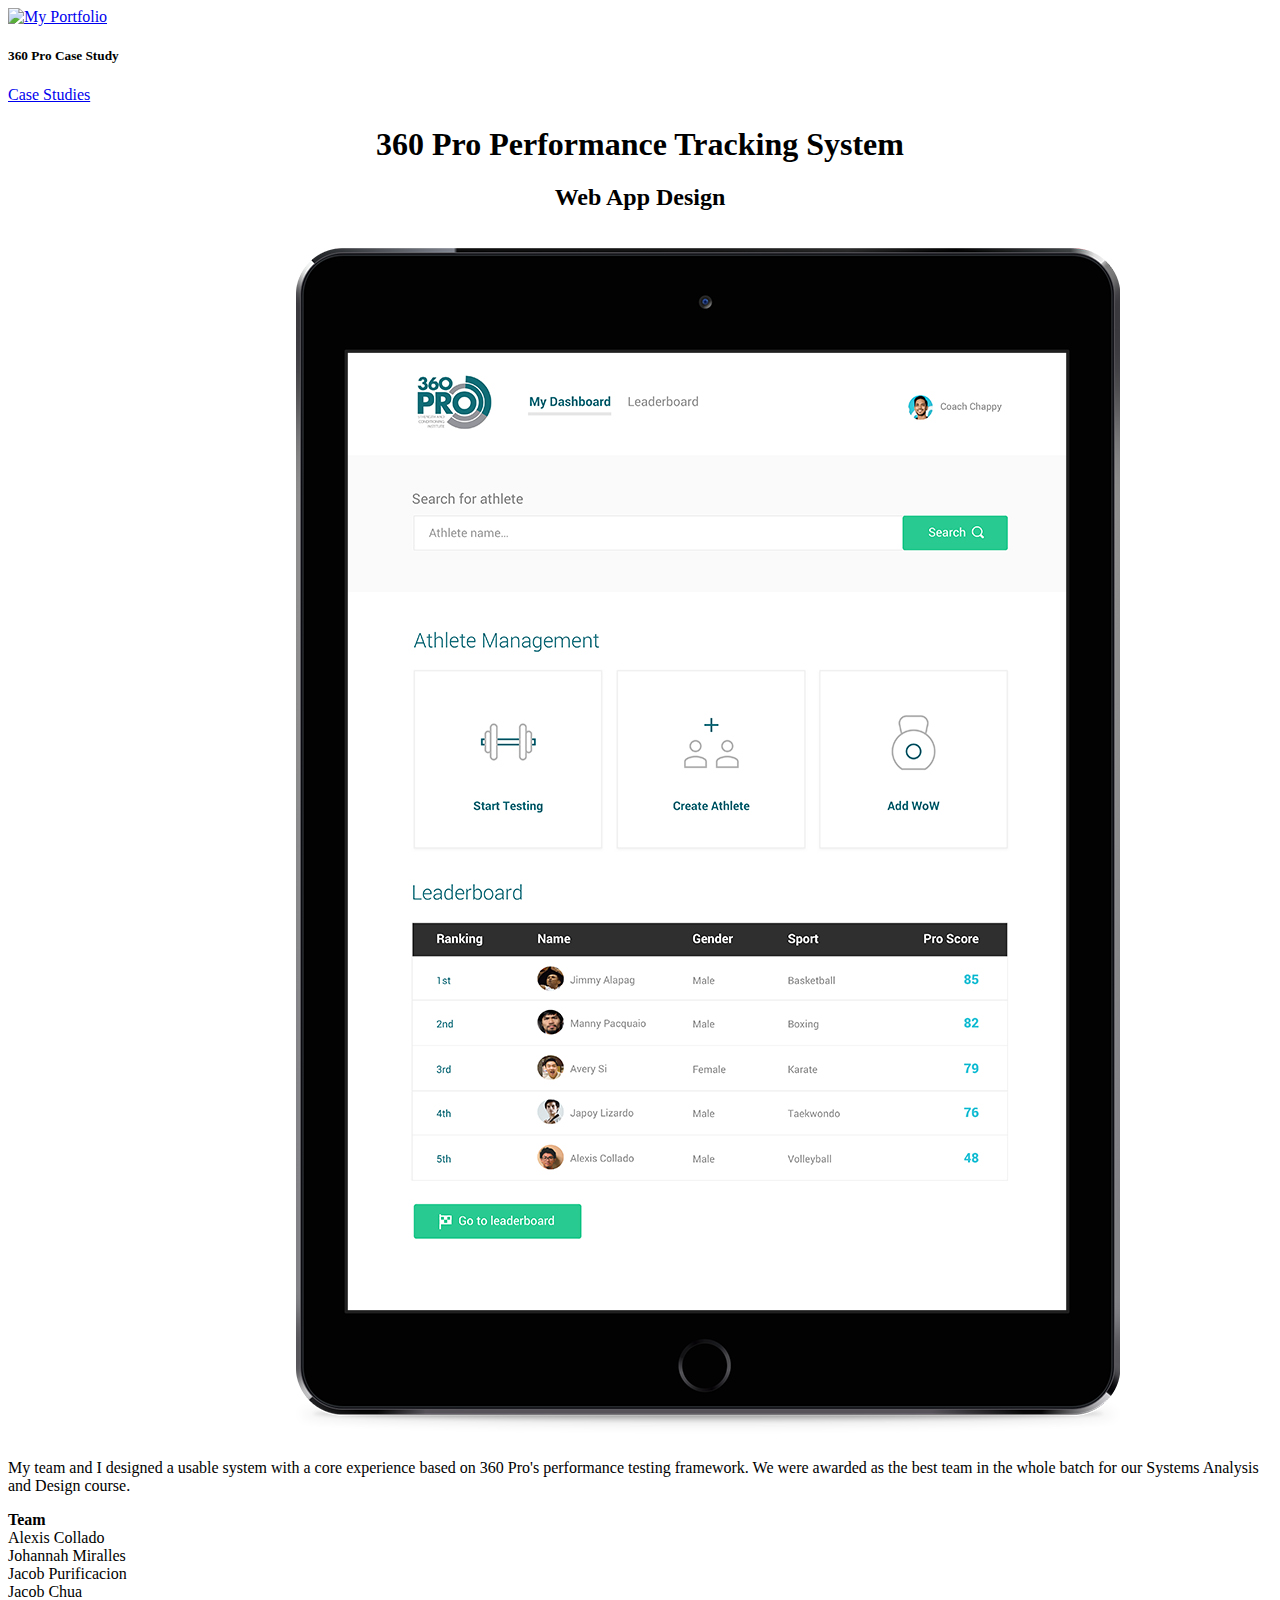
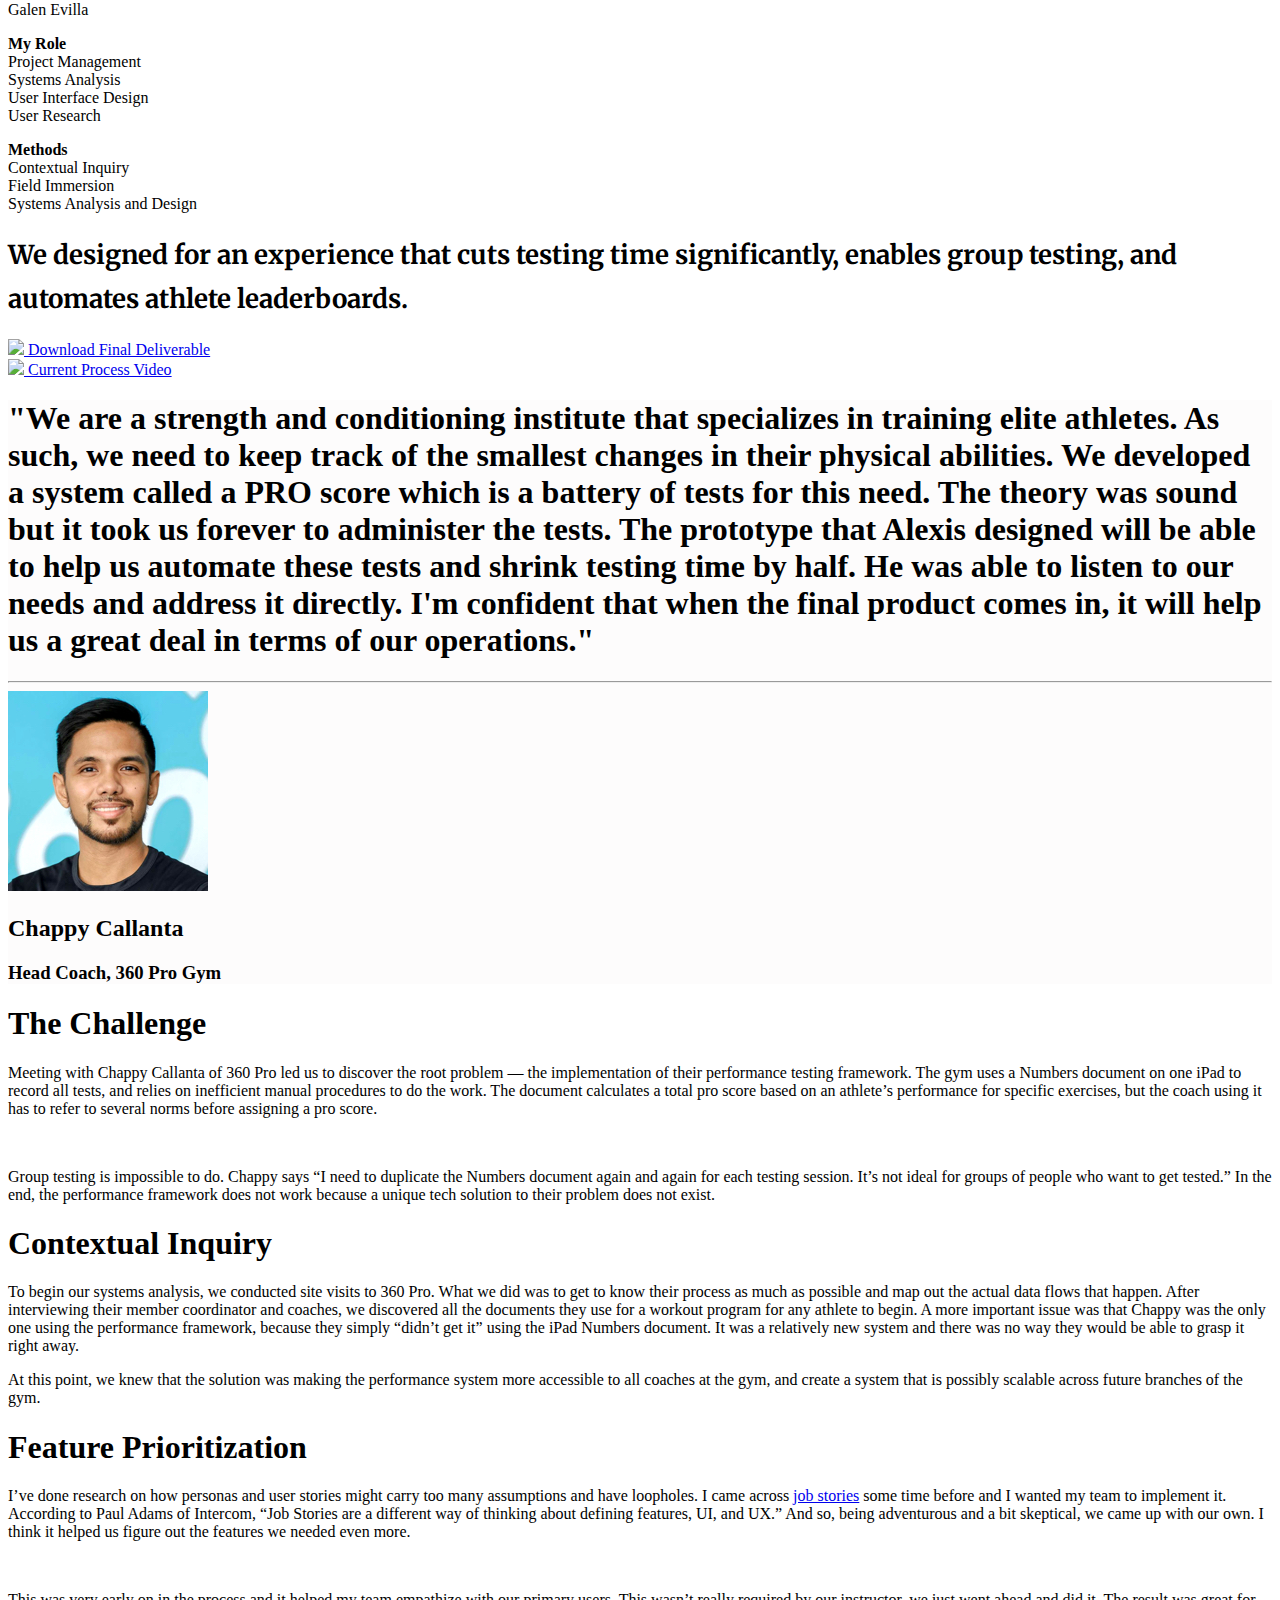
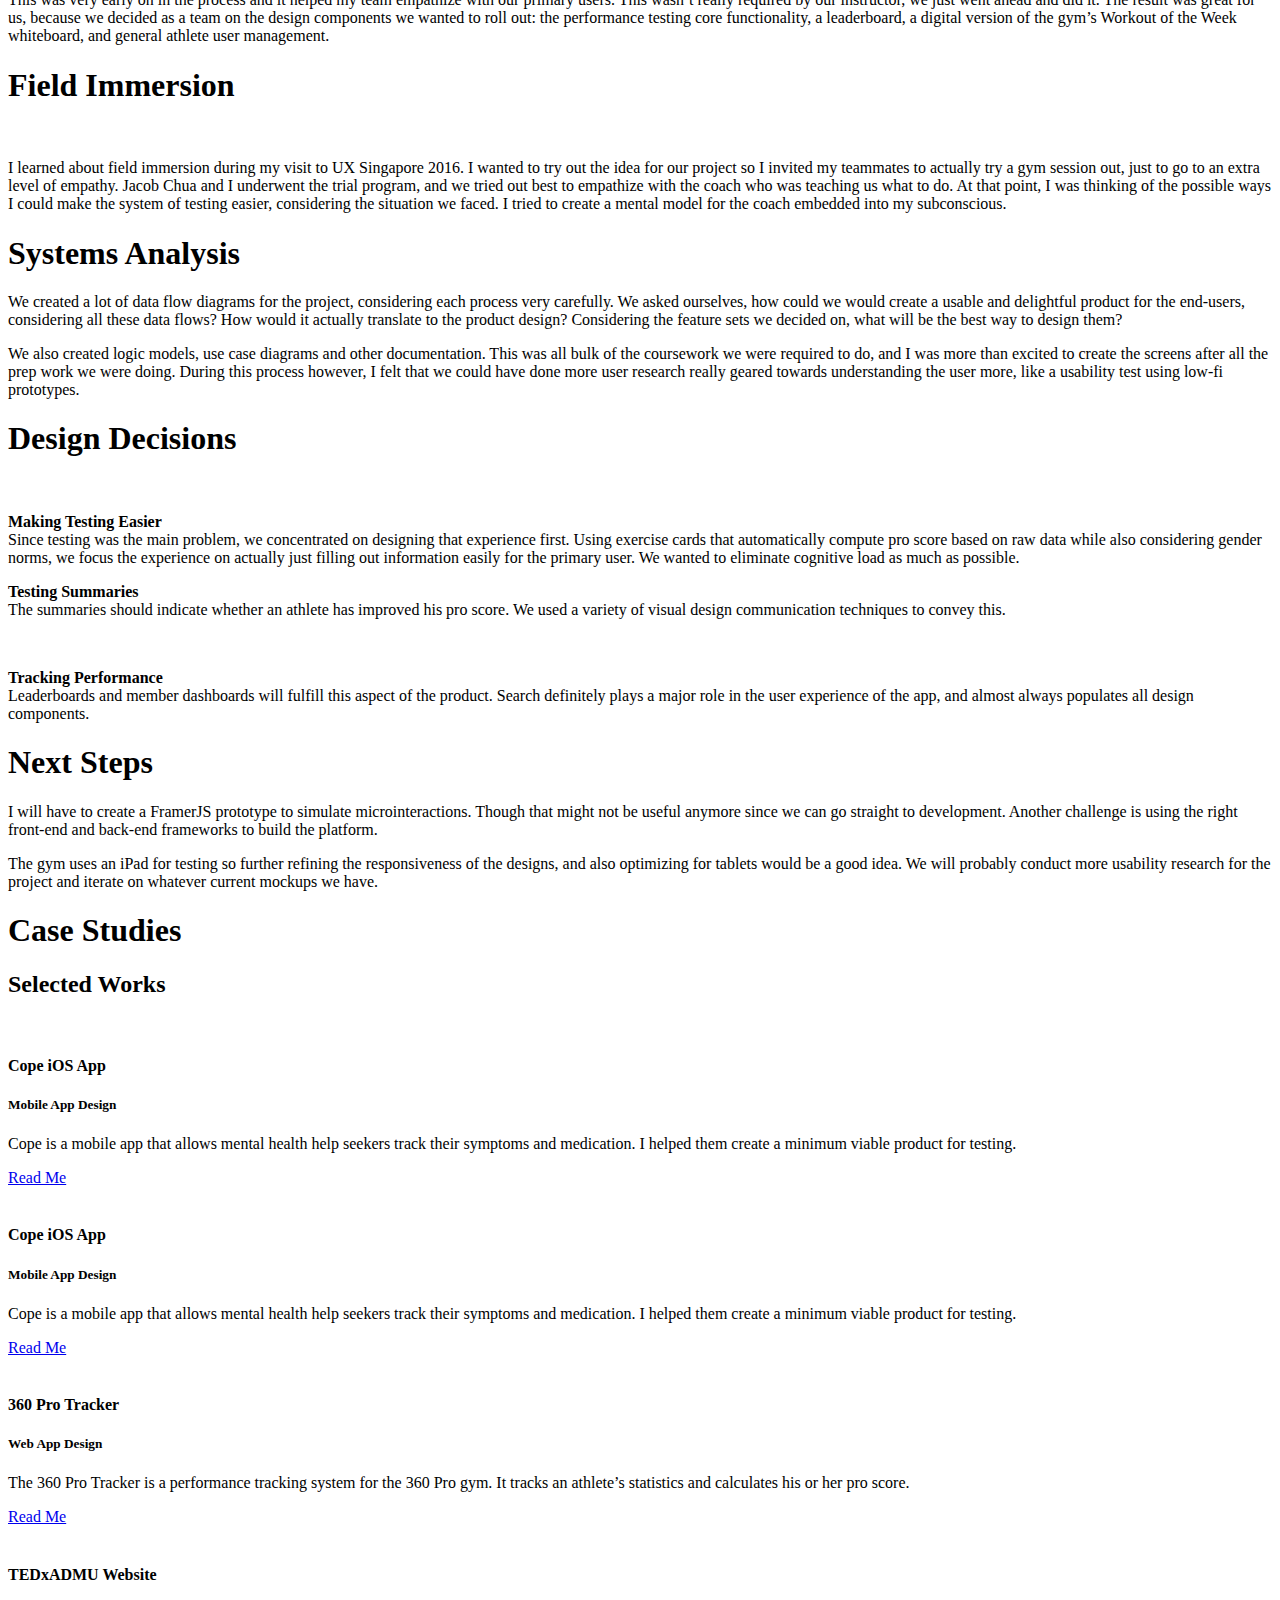
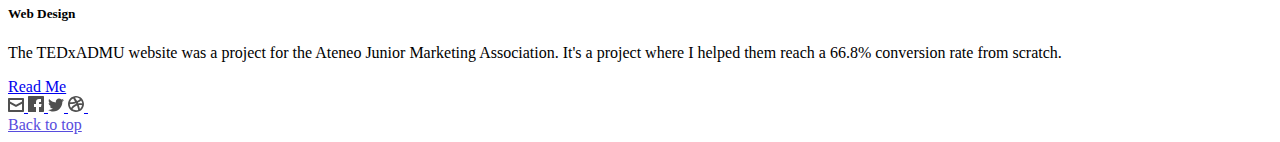
==== 360pro/index.html @ d147bcf8 "Test website" ====
<!DOCTYPE html>
<html lang="en-us">
    <head>
        <meta charset="UTF-8">
<meta http-equiv="X-UA-Compatible" content="ie=edge">
<title>360 Pro | Alexis Collado</title>
<meta name="viewport" content="width=device-width, initial-scale=1.0">
<meta name="theme-color" content="#574CDD">
<meta name="description" content="We designed for an experience that cuts testing time significantly, enables group testing, and automates athlete leaderboards.">
<meta property="og:description" content="We designed for an experience that cuts testing time significantly, enables group testing, and automates athlete leaderboards.">
<meta name="twitter:description" content="We designed for an experience that cuts testing time significantly, enables group testing, and automates athlete leaderboards.">
<meta property="og:image" content="360.jpg">
<meta name="twitter:image" content="360.jpg">
<link rel="icon" href="shiyue-li.github.ioimg/favicon.png" type="image/x-icon">
<link rel="shortcut icon" href="shiyue-li.github.ioimg/favicon.png" type="image/x-icon">
<link rel="stylesheet" href="shiyue-li.github.iocss/final.css">
<link rel="stylesheet" href="shiyue-li.github.iocss/normalize.css">
<link href="https://fonts.googleapis.com/css?family=Roboto:300,400,700" rel="stylesheet">
<link href="https://fonts.googleapis.com/css?family=Merriweather" rel="stylesheet">

    </head>
    <body>
        <nav class="main-navigation stuckMenu">
    <a href="shiyue-li.github.io">
        <img class="logo" src="shiyue-li.github.ioimg/logo.png" alt="My Portfolio">
    </a>
    <h5>360 Pro Case Study</h5>
    <div class="sub-navigation">
        <a href="shiyue-li.github.io" class="main-navigation-link" data-scroll-goto="2">Case Studies</a>
    </div>
</nav>
        <section>
    <div class="main-case-study">
        <h1 class="title" style="text-align: center;">360 Pro Performance Tracking System</h1>
        <h2 class="subtitle" style="text-align: center;">Web App Design</h2>
        <img src="img/featured-360.jpg" alt="">
        <p class="summary">My team and I designed a usable system with a core experience based on 360 Pro&#39;s performance testing framework. We were awarded as the best team in the whole batch for our Systems Analysis and Design course.</p>
        <div class="case-details">
            <div class="case-details-item">
                <p><strong>Team</strong>
                    
                    <br>Alexis Collado
                    
                    <br>Johannah Miralles
                    
                    <br>Jacob Purificacion
                    
                    <br>Jacob Chua
                    
                    <br>Galen Evilla
                    
                </p>
            </div>
            <div class="case-details-item">
                <p><strong>My Role</strong>
                    
                    <br>Project Management
                    
                    <br>Systems Analysis
                    
                    <br>User Interface Design
                    
                    <br>User Research
                    
                </p>
            </div>
            <div class="case-details-item">
                <p><strong>Methods</strong>
                    
                    <br>Contextual Inquiry
                    
                    <br>Field Immersion
                    
                    <br>Systems Analysis and Design
                    
                </p>
            </div>
        </div>
        <h1 style="color: black; font-family: merriweather; font-size: 26px; line-height: 1.7em; margin-top: 20px;">We designed for an experience that cuts testing time significantly, enables group testing, and automates athlete leaderboards.</h1>
        <div class="case-links">
            
            
            <div class="link-div">
                <a href="SAD_FinalDeliverable.pdf" target="blank" class="case-detail-link">
                    
                    <img style="top:1.8px;" src="shiyue-li.github.iosvg/download.svg">
                    
                    Download Final Deliverable
                </a>
            </div>
            
            <div class="link-div">
                <a href="https://drive.google.com/file/d/0Bxn4bwjLduRhLS1KVGt6NUkyZDg/view" target="blank" class="case-detail-link">
                    
                    <img src="shiyue-li.github.iosvg/eyeball.svg">
                    
                    Current Process Video
                </a>
            </div>
            
        </div>
    </div>
</section>
        <section class="testimonial" style="background:#fdfcfc;">
    <div class="results-content">
        <h1>"We are a strength and conditioning institute that specializes in training elite athletes. As such, we need to keep track of the smallest changes in their physical abilities. We developed a system called a PRO score which is a battery of tests for this need. The theory was sound but it took us forever to administer the tests. The prototype that Alexis designed will be able to help us automate these tests and shrink testing time by half. He was able to listen to our needs and address it directly. I&#39;m confident that when the final product comes in, it will help us a great deal in terms of our operations."</h1>
        <hr>
        <img src="img/chappy.jpg" alt="">
        <h2>Chappy Callanta</h2>
        <h3>Head Coach, 360 Pro Gym</h3>
    </div>
</section>

        <section>
            <div class="content-case-study">
                

<h1 id="the-challenge">The Challenge</h1>

<p>Meeting with Chappy Callanta of 360 Pro led us to discover the root problem — the implementation of their performance testing framework. The gym uses a Numbers document on one iPad to record all tests, and relies on inefficient manual procedures to do the work. The document calculates a total pro score based on an athlete&rsquo;s performance for specific exercises, but the coach using it has to refer to several norms before assigning a pro score.</p>

<p><img src="//localhost:1313/360pro/img/dfd.png" alt="" /></p>

<p>Group testing is impossible to do. Chappy says &ldquo;I need to duplicate the Numbers document again and again for each testing session. It&rsquo;s not ideal for groups of people who want to get tested.&rdquo; In the end, the performance framework does not work because a unique tech solution to their problem does not exist.</p>

<h1 id="contextual-inquiry">Contextual Inquiry</h1>

<p>To begin our systems analysis, we conducted site visits to 360 Pro. What we did was to get to know their process as much as possible and map out the actual data flows that happen. After interviewing their member coordinator and coaches, we discovered all the documents they use for a workout program for any athlete to begin. A more important issue was that Chappy was the only one using the performance framework, because they simply &ldquo;didn&rsquo;t get it&rdquo; using the iPad Numbers document. It was a relatively new system and there was no way they would be able to grasp it right away.</p>

<p>At this point, we knew that the solution was making the performance system more accessible to all coaches at the gym, and create a system that is possibly scalable across future branches of the gym.</p>

<h1 id="feature-prioritization">Feature Prioritization</h1>

<p>I&rsquo;ve done research on how personas and user stories might carry too many assumptions and have loopholes. I came across <a href="https://blog.intercom.com/using-job-stories-design-features-ui-ux/">job stories</a>
some time before and I wanted my team to implement it. According to Paul Adams of Intercom, &ldquo;Job Stories are a different way of thinking about defining features, UI, and UX.&rdquo; And so, being adventurous and a bit skeptical, we came up with our own. I think it helped us figure out the features we needed even more.</p>

<p><img src="//localhost:1313/360pro/img/jobstories.jpg" alt="" /></p>

<p>This was very early on in the process and it helped my team empathize with our primary users. This wasn&rsquo;t really required by our instructor, we just went ahead and did it. The result was great for us, because we decided as a team on the design components we wanted to roll out: the performance testing core functionality, a leaderboard, a digital version of the gym&rsquo;s Workout of the Week whiteboard, and general athlete user management.</p>

<h1 id="field-immersion">Field Immersion</h1>

<p><img src="//localhost:1313/360pro/img/field.jpg" alt="" /></p>

<p>I learned about field immersion during my visit to UX Singapore 2016. I wanted to try out the idea for our project so I invited my teammates to actually try a gym session out, just to go to an extra level of empathy. Jacob Chua and I underwent the trial program, and we tried out best to empathize with the coach who was teaching us what to do. At that point, I was thinking of the possible ways I could make the system of testing easier, considering the situation we faced. I tried to create a mental model for the coach embedded into my subconscious.</p>

<h1 id="systems-analysis">Systems Analysis</h1>

<p>We created a lot of data flow diagrams for the project, considering each process very carefully. We asked ourselves, how could we would create a usable and delightful product for the end-users, considering all these data flows? How would it actually translate to the product design? Considering the feature sets we decided on, what will be the best way to design them?</p>

<p>We also created logic models, use case diagrams and other documentation. This was all bulk of the coursework we were required to do, and I was more than excited to create the screens after all the prep work we were doing. During this process however, I felt that we could have done more user research really geared towards understanding the user more, like a usability test using low-fi prototypes.</p>

<h1 id="design-decisions">Design Decisions</h1>

<p><img src="//localhost:1313/360pro/img/testing.png" alt="" /></p>

<p><strong>Making Testing Easier</strong>
<br>Since testing was the main problem, we concentrated on designing that experience first. Using exercise cards that automatically compute pro score based on raw data while also considering gender norms, we focus the experience on actually just filling out information easily for the primary user. We wanted to eliminate cognitive load as much as possible.</p>

<p><strong>Testing Summaries</strong>
<br>The summaries should indicate whether an athlete has improved his pro score. We used a variety of visual design communication techniques to convey this.</p>

<p><img src="//localhost:1313/360pro/img/starttest.png" alt="" /></p>

<p><strong>Tracking Performance</strong>
<br>Leaderboards and member dashboards will fulfill this aspect of the product. Search definitely plays a major role in the user experience of the app, and almost always populates all design components.</p>

<h1 id="next-steps">Next Steps</h1>

<p>I will have to create a FramerJS prototype to simulate microinteractions. Though that might not be useful anymore since we can go straight to development. Another challenge is using the right front-end and back-end frameworks to build the platform.</p>

<p>The gym uses an iPad for testing so further refining the responsiveness of the designs, and also optimizing for tablets would be a good idea. We will probably conduct more usability research for the project and iterate on whatever current mockups we have.</p>

            </div>
        </section>

        
        <section data-scroll-index="2">
    <div class="case-studies">
        <div class="header">
            <h1 class="title">Case Studies</h1>
            <h2 class="subtitle">Selected Works</h2>
        </div>
        <div class="case-studies-wrapper">
            
            
            <div class="case-study-item">
                <a href="shiyue-li.github.io/my-post/"><img src="shiyue-li.github.ioimg/cope.jpg" alt=""></a>
                <h4>Cope iOS App</h4>
                <h5>Mobile App Design</h5>
                <p>Cope is a mobile app that allows mental health help seekers track their symptoms and medication. I helped them create a minimum viable product for testing.</p>
                <a href="shiyue-li.github.io/my-post/" class="read-more">Read Me</a>
            </div>
            
            <div class="case-study-item">
                <a href="shiyue-li.github.io/cope/"><img src="shiyue-li.github.ioimg/cope.jpg" alt=""></a>
                <h4>Cope iOS App</h4>
                <h5>Mobile App Design</h5>
                <p>Cope is a mobile app that allows mental health help seekers track their symptoms and medication. I helped them create a minimum viable product for testing.</p>
                <a href="shiyue-li.github.io/cope/" class="read-more">Read Me</a>
            </div>
            
            <div class="case-study-item">
                <a href="shiyue-li.github.io/360pro/"><img src="shiyue-li.github.ioimg/360.jpg" alt=""></a>
                <h4>360 Pro Tracker</h4>
                <h5>Web App Design</h5>
                <p>The 360 Pro Tracker is a performance tracking system for the 360 Pro gym. It tracks an athlete’s statistics and calculates his or her pro score.</p>
                <a href="shiyue-li.github.io/360pro/" class="read-more">Read Me</a>
            </div>
            
            <div class="case-study-item">
                <a href="shiyue-li.github.io/tedx/"><img src="shiyue-li.github.ioimg/tedx.jpg" alt=""></a>
                <h4>TEDxADMU Website</h4>
                <h5>Web Design</h5>
                <p>The TEDxADMU website was a project for the Ateneo Junior Marketing Association. It&#39;s a project where I helped them reach a 66.8% conversion rate from scratch.</p>
                <a href="shiyue-li.github.io/tedx/" class="read-more">Read Me</a>
            </div>
            
        </div>
    </div>
</section>

        

        
        <footer>
    <div class="icons">
        
        <a href="mailto:shiyue.li@yale.edu">
            <svg width="16px" height="14px" viewBox="0 0 16 14" version="1.1" xmlns="http://www.w3.org/2000/svg" xlink="http://www.w3.org/1999/xlink">
                
                <title>ui-16px-1_email-84</title>
                <desc>Created with Sketch.</desc>
                <defs></defs>
                <g id="Portfolio" stroke="none" stroke-width="1" fill="none" fill-rule="evenodd">
                    <g transform="translate(-94.000000, -336.000000)" id="Group" fill="#505050">
                        <g transform="translate(94.000000, 335.000000)">
                            <g id="ui-16px-1_email-84" transform="translate(0.000000, 1.000000)">
                                <path d="M15,0 L1,0 C0.448,0 0,0.447 0,1 L0,13 C0,13.553 0.448,14 1,14 L15,14 C15.552,14 16,13.553 16,13 L16,1 C16,0.447 15.552,0 15,0 Z M14,12 L2,12 L2,5.723 L7.504,8.868 C7.812,9.044 8.189,9.044 8.496,8.868 L14,5.723 L14,12 Z M14,3.42 L8,6.849 L2,3.42 L2,2 L14,2 L14,3.42 Z" id="Shape"></path>
                            </g>
                        </g>
                    </g>
                </g>
            </svg>
        </a>
        
        
        <a href="https://facebook.com/lex.collado" target="blank">
            <svg width="16px" height="16px" viewBox="0 0 16 16" version="1.1" xmlns="http://www.w3.org/2000/svg" xlink="http://www.w3.org/1999/xlink">
                
                <title>social-16px_logo-facebook</title>
                <desc>Created with Sketch.</desc>
                <defs></defs>
                <g id="Portfolio" stroke="none" stroke-width="1" fill="none" fill-rule="evenodd">
                    <g transform="translate(-131.000000, -335.000000)" id="Group" fill="#505050">
                        <g transform="translate(94.000000, 335.000000)">
                            <g id="social-16px_logo-facebook" transform="translate(37.000000, 0.000000)">
                                <path d="M15.3,0 L0.7,0 C0.3,0 0,0.3 0,0.7 L0,15.4 C0,15.7 0.3,16 0.7,16 L8,16 L8,11 L6,11 L6,8 L8,8 L8,6 C8,3.9 9.2,3 11,3 L13,3 L13,6 L12,6 C11.4,6 11,6.4 11,7 L11,8 L13.6,8 L13,11 L11,11 L11,16 L15.3,16 C15.7,16 16,15.7 16,15.3 L16,0.7 C16,0.3 15.7,0 15.3,0 Z" id="White_2_"></path>
                            </g>
                        </g>
                    </g>
                </g>
            </svg>
        </a>
        
        
        <a href="https://twitter.com/lexiscollado" target="blank">
            <svg width="16px" height="14px" viewBox="0 0 16 14" version="1.1" xmlns="http://www.w3.org/2000/svg" xlink="http://www.w3.org/1999/xlink">
                
                <title>social-16px_logo-twitter</title>
                <desc>Created with Sketch.</desc>
                <defs></defs>
                <g id="Portfolio" stroke="none" stroke-width="1" fill="none" fill-rule="evenodd">
                    <g transform="translate(-169.000000, -336.000000)" id="Group" fill="#505050">
                        <g transform="translate(94.000000, 335.000000)">
                            <g id="social-16px_logo-twitter" transform="translate(75.000000, 1.000000)">
                                <path d="M16,2 C15.4,2.3 14.8,2.4 14.1,2.5 C14.8,2.1 15.3,1.5 15.5,0.7 C14.9,1.1 14.2,1.3 13.4,1.5 C12.8,0.9 11.9,0.5 11,0.5 C9.3,0.5 7.8,2 7.8,3.8 C7.8,4.1 7.8,4.3 7.9,4.5 C5.2,4.4 2.7,3.1 1.1,1.1 C0.8,1.6 0.7,2.1 0.7,2.8 C0.7,3.9 1.3,4.9 2.2,5.5 C1.7,5.5 1.2,5.3 0.7,5.1 L0.7,5.1 C0.7,6.7 1.8,8 3.3,8.3 C3,8.4 2.7,8.4 2.4,8.4 C2.2,8.4 2,8.4 1.8,8.3 C2.2,9.6 3.4,10.6 4.9,10.6 C3.8,11.5 2.4,12 0.8,12 L0,12 C1.5,12.9 3.2,13.5 5,13.5 C11,13.5 14.3,8.5 14.3,4.2 L14.3,3.8 C15,3.3 15.6,2.7 16,2 Z" id="Shape"></path>
                            </g>
                        </g>
                    </g>
                </g>
            </svg>
        </a>
        
        
        <a href="https://dribbble.com/alexiscollado" target="blank">
            <svg width="16px" height="16px" viewBox="0 0 16 16" version="1.1" xmlns="http://www.w3.org/2000/svg" xlink="http://www.w3.org/1999/xlink">
                
                <title>social-16px_logo-dribbble</title>
                <desc>Created with Sketch.</desc>
                <defs></defs>
                <g id="Portfolio" stroke="none" stroke-width="1" fill="none" fill-rule="evenodd">
                    <g transform="translate(-206.000000, -335.000000)" id="Group" fill="#505050">
                        <g transform="translate(94.000000, 335.000000)">
                            <g id="social-16px_logo-dribbble" transform="translate(112.000000, 0.000000)">
                                <path d="M8,0 C3.6,0 0,3.6 0,8 C0,12.4 3.6,16 8,16 C12.4,16 16,12.4 16,8 C16,3.6 12.4,0 8,0 Z M10.2,7.4 C10.2,7.4 10,6.8 9.9,6.6 C11.6,5.8 12.7,4.9 13.1,4.4 C13.8,5.3 14.2,6.4 14.3,7.6 C13.5,7.4 11.7,7.1 10.2,7.4 Z M9.1,5.1 C8.3,3.7 7.4,2.5 7,1.8 C8.9,1.3 10.6,1.9 11.9,3.1 C11.5,3.6 10.7,4.4 9.1,5.1 Z M5.1,2.5 C5.5,3 6.3,4.2 7.1,5.7 C4.9,6.2 2.9,6.3 2,6.3 C2.4,4.7 3.6,3.3 5.1,2.5 Z M8,7.3 C8.1,7.5 8.2,7.7 8.3,7.8 C5.5,8.7 3.7,11 3.1,11.9 C2.3,10.8 1.8,9.5 1.8,8.2 C2.7,8.1 5.3,8 8,7.3 Z M9,9.5 C9.7,11.5 10.1,13.1 10.2,13.9 C8.1,14.6 5.7,14.2 4.4,13.1 C4.8,12.4 6.1,10.6 9,9.5 Z M11.9,12.9 C11.7,12.1 11.4,10.7 10.8,9 C11.9,8.8 13.5,9 14.1,9.2 C13.8,10.7 13,12 11.9,12.9 Z" id="Shape"></path>
                            </g>
                        </g>
                    </g>
                </g>
            </svg>
        </a>
        
        
        
        <a href="https://medium.com/@ahvccollado" target="blank">
            <img src="img/medium.png" style="width: 16px;" alt="">
        </a>
        
    </div>

    <a href="#" style="color: #574cdd; text-decoration: underline;" data-scroll-goto="0">Back to top</a>
</footer>
        

        
<script>
var doNotTrack = false;
if (!doNotTrack) {
	(function(i,s,o,g,r,a,m){i['GoogleAnalyticsObject']=r;i[r]=i[r]||function(){
	(i[r].q=i[r].q||[]).push(arguments)},i[r].l=1*new Date();a=s.createElement(o),
	m=s.getElementsByTagName(o)[0];a.async=1;a.src=g;m.parentNode.insertBefore(a,m)
	})(window,document,'script','https://www.google-analytics.com/analytics.js','ga');
	ga('create', 'UA-XXXXXXXX-Y', 'auto');
	
	ga('send', 'pageview');
}
</script>

<script src="shiyue-li.github.iojs/jquery-1.js"></script>
<script src="shiyue-li.github.iojs/stickUp.js"></script>
<script src="shiyue-li.github.iojs/scrollIt.js" type="text/javascript"></script>
<script type="text/javascript">
    jQuery(function($) {
        $(document).ready( function() {
            $('.main-navigation').stickUp({

            });
        });
    });
    $(function(){
        $.scrollIt({
            topOffset: -70,         
            easing: 'ease-in-out'
        });
    });
</script>
    </body>
</html>
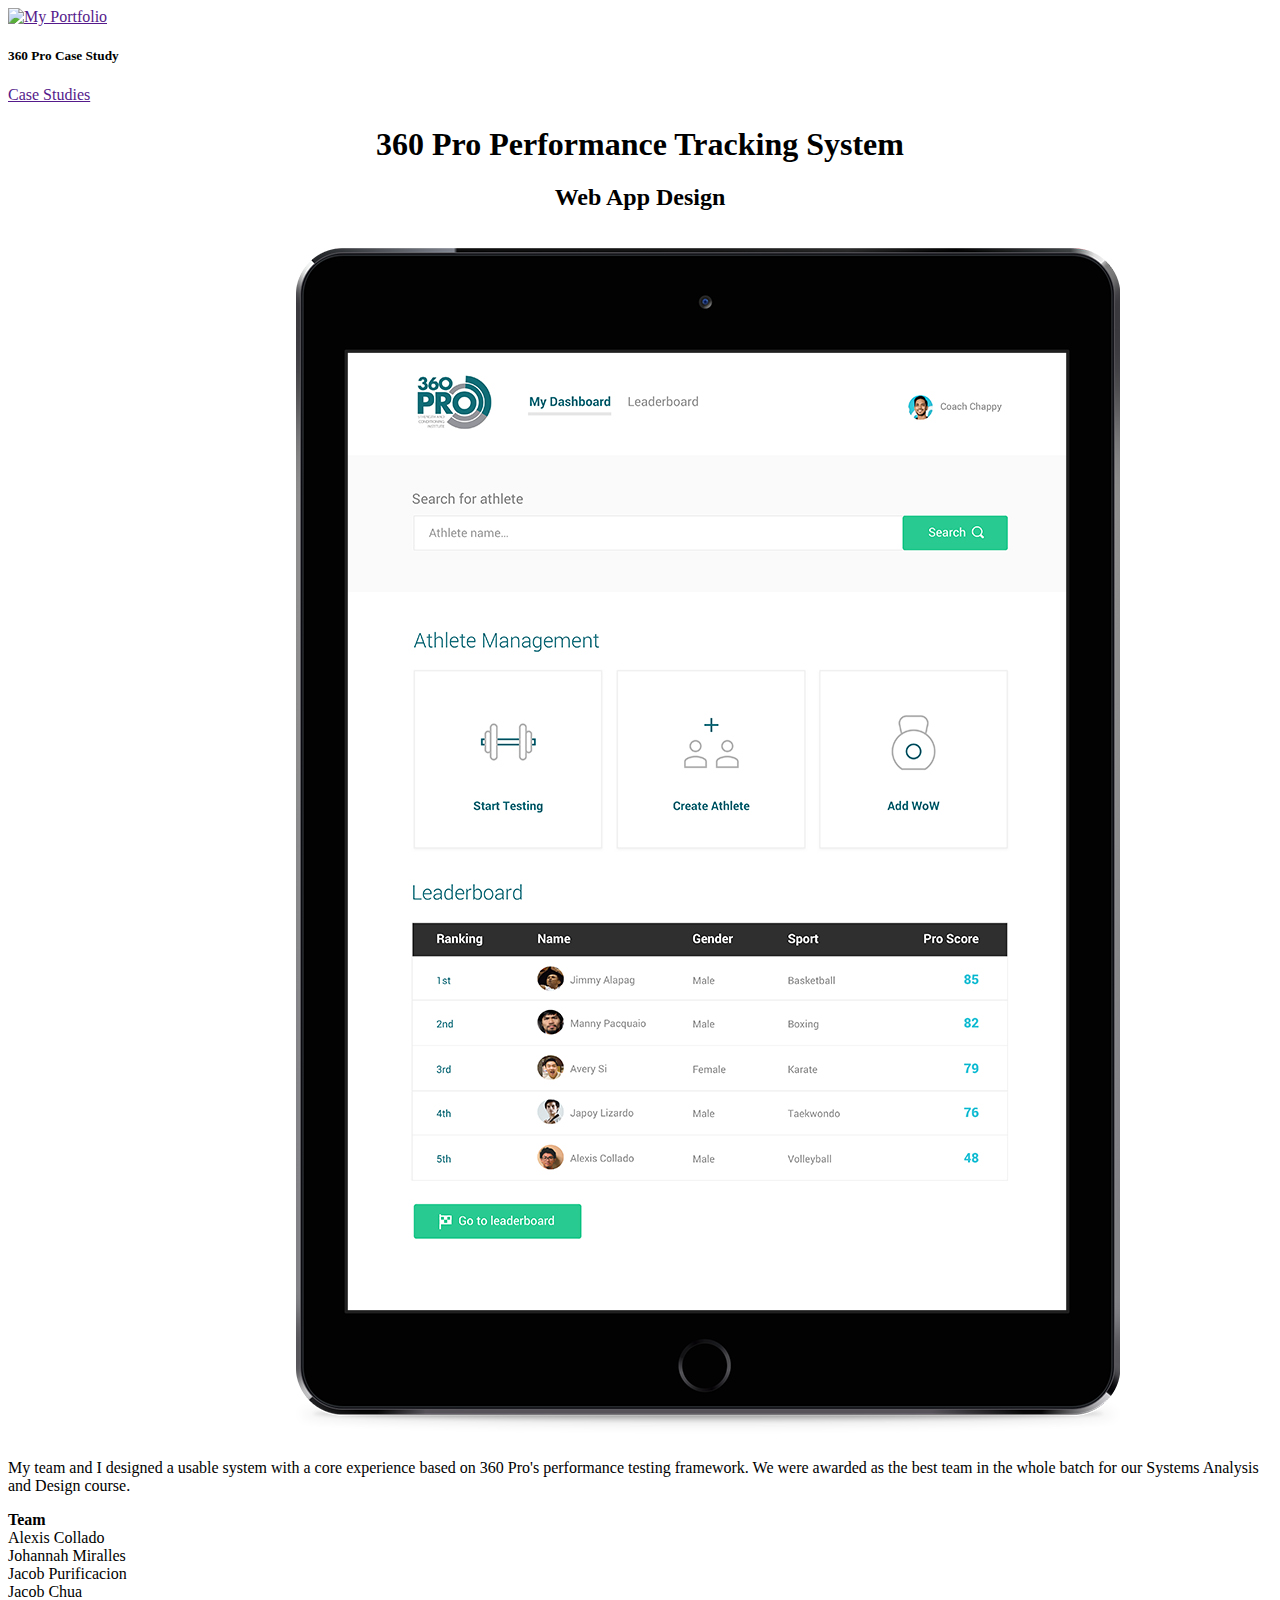
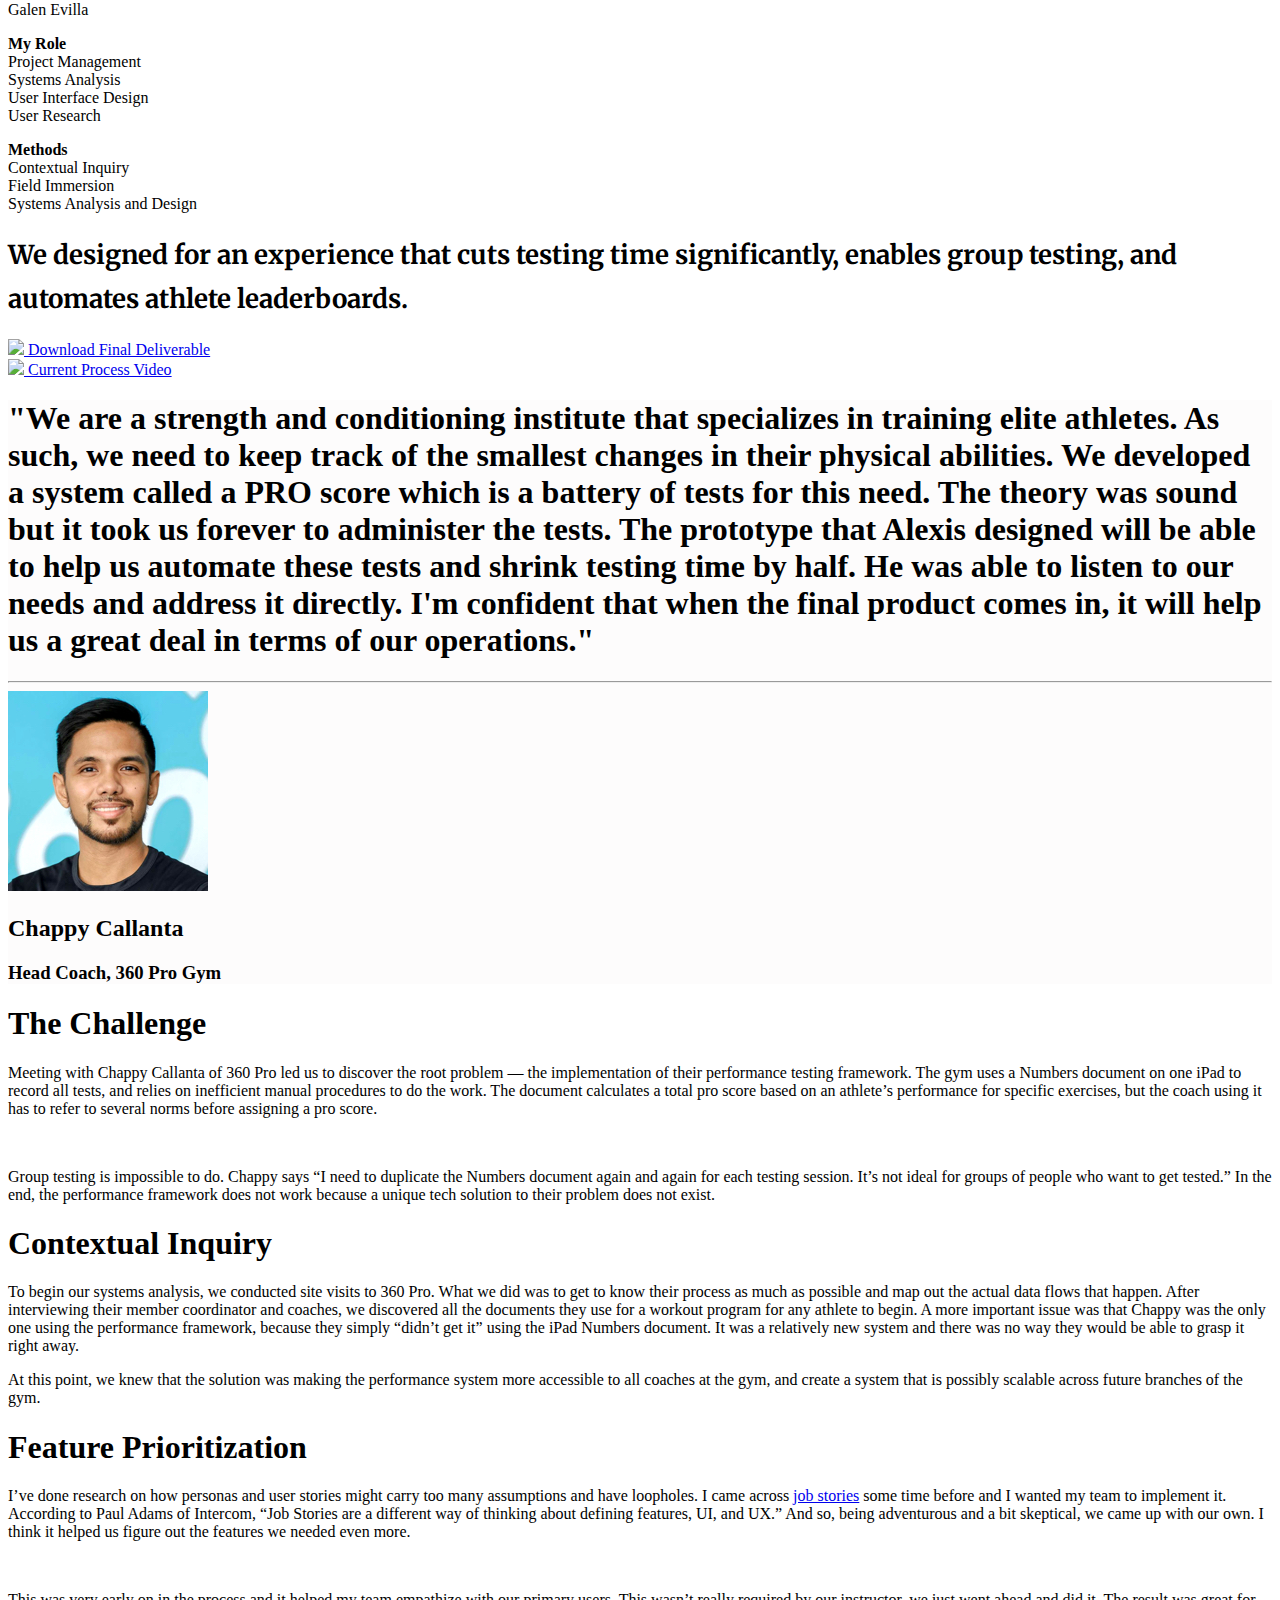
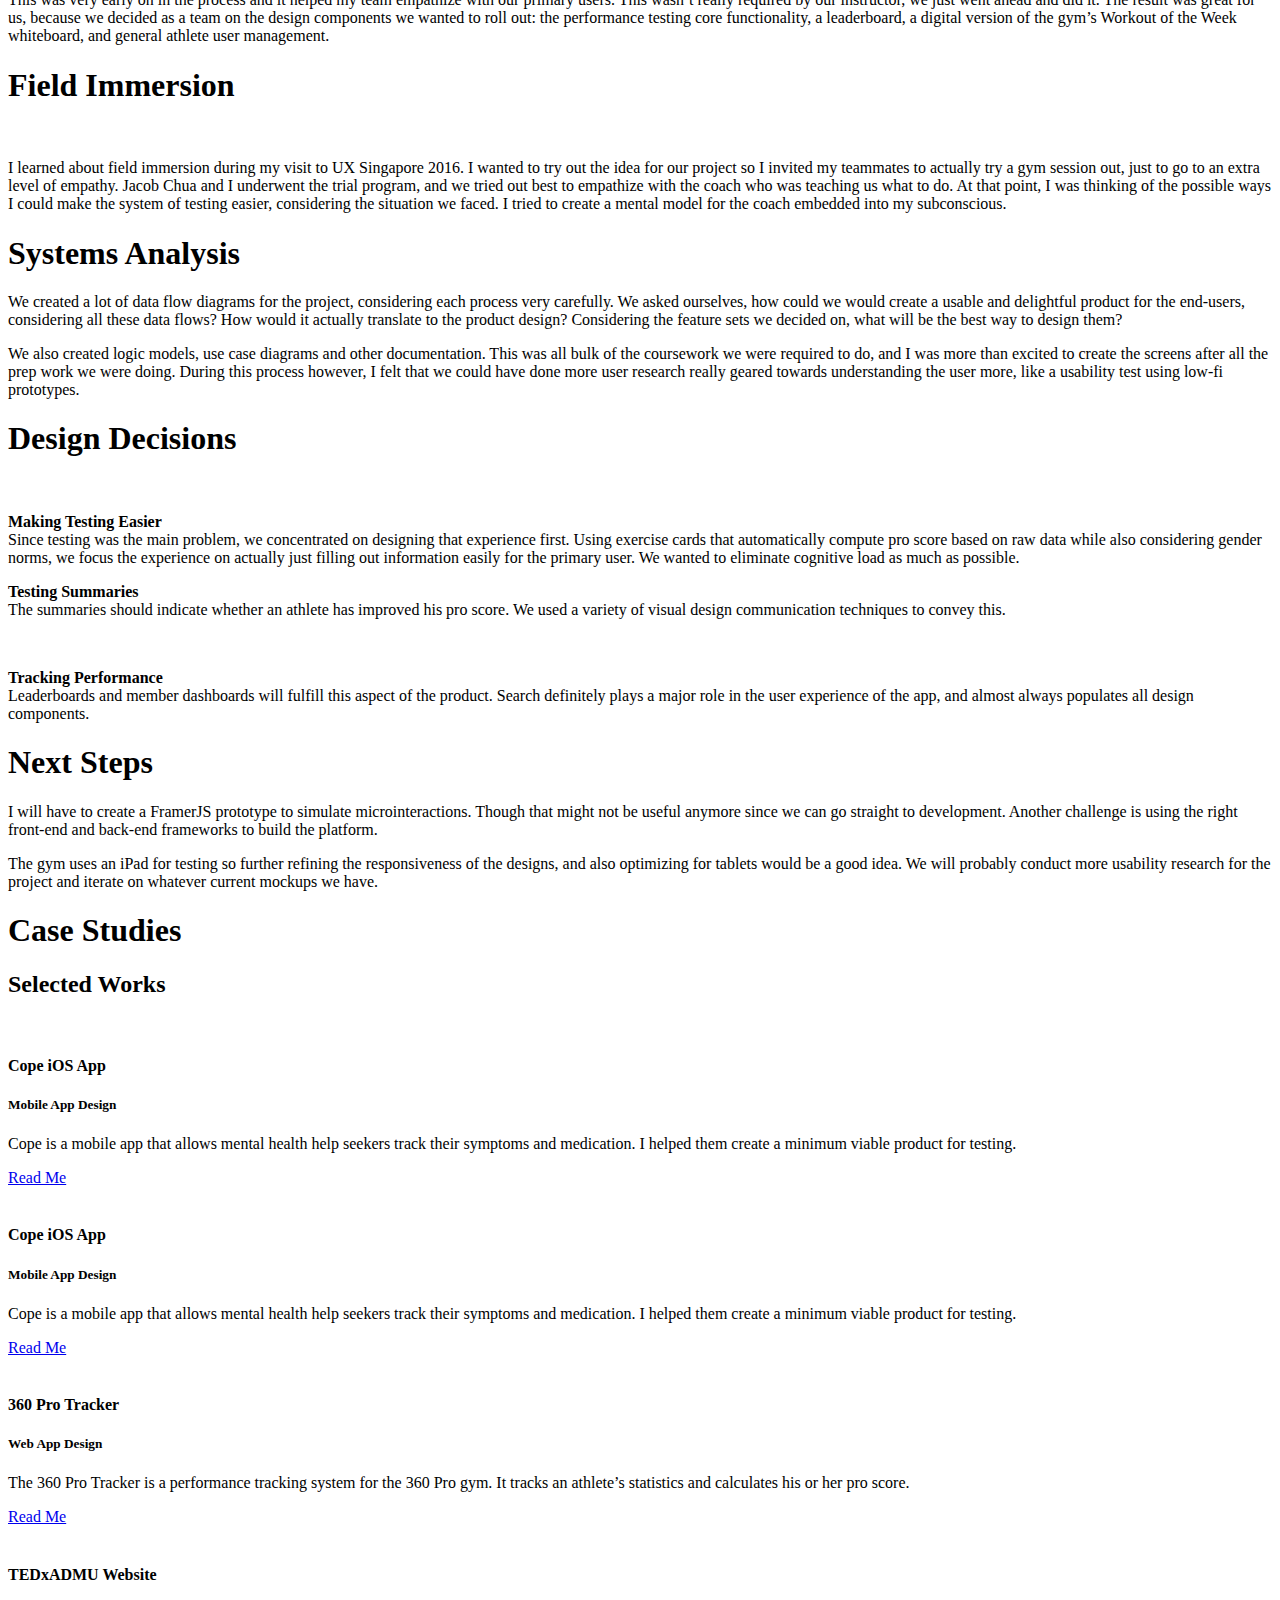
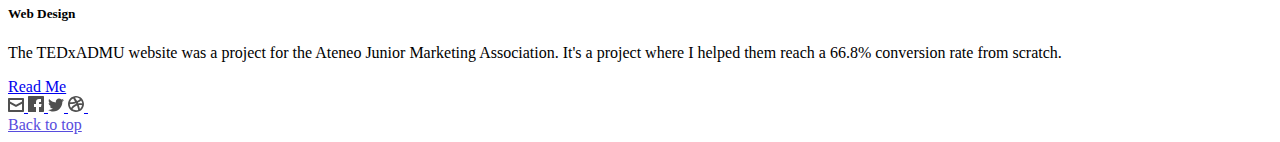
==== commit f5331a71: "Trying removing BaseUrl" ====
--- a/360pro/index.html
+++ b/360pro/index.html
@@ -11,22 +11,22 @@
 <meta name="twitter:description" content="We designed for an experience that cuts testing time significantly, enables group testing, and automates athlete leaderboards.">
 <meta property="og:image" content="360.jpg">
 <meta name="twitter:image" content="360.jpg">
-<link rel="icon" href="shiyue-li.github.ioimg/favicon.png" type="image/x-icon">
-<link rel="shortcut icon" href="shiyue-li.github.ioimg/favicon.png" type="image/x-icon">
-<link rel="stylesheet" href="shiyue-li.github.iocss/final.css">
-<link rel="stylesheet" href="shiyue-li.github.iocss/normalize.css">
+<link rel="icon" href="img/favicon.png" type="image/x-icon">
+<link rel="shortcut icon" href="img/favicon.png" type="image/x-icon">
+<link rel="stylesheet" href="css/final.css">
+<link rel="stylesheet" href="css/normalize.css">
 <link href="https://fonts.googleapis.com/css?family=Roboto:300,400,700" rel="stylesheet">
 <link href="https://fonts.googleapis.com/css?family=Merriweather" rel="stylesheet">
 
     </head>
     <body>
         <nav class="main-navigation stuckMenu">
-    <a href="shiyue-li.github.io">
-        <img class="logo" src="shiyue-li.github.ioimg/logo.png" alt="My Portfolio">
+    <a href="">
+        <img class="logo" src="img/logo.png" alt="My Portfolio">
     </a>
     <h5>360 Pro Case Study</h5>
     <div class="sub-navigation">
-        <a href="shiyue-li.github.io" class="main-navigation-link" data-scroll-goto="2">Case Studies</a>
+        <a href="" class="main-navigation-link" data-scroll-goto="2">Case Studies</a>
     </div>
 </nav>
         <section>
@@ -83,7 +83,7 @@
             <div class="link-div">
                 <a href="SAD_FinalDeliverable.pdf" target="blank" class="case-detail-link">
                     
-                    <img style="top:1.8px;" src="shiyue-li.github.iosvg/download.svg">
+                    <img style="top:1.8px;" src="svg/download.svg">
                     
                     Download Final Deliverable
                 </a>
@@ -92,7 +92,7 @@
             <div class="link-div">
                 <a href="https://drive.google.com/file/d/0Bxn4bwjLduRhLS1KVGt6NUkyZDg/view" target="blank" class="case-detail-link">
                     
-                    <img src="shiyue-li.github.iosvg/eyeball.svg">
+                    <img src="svg/eyeball.svg">
                     
                     Current Process Video
                 </a>
@@ -185,35 +185,35 @@
             
             
             <div class="case-study-item">
-                <a href="shiyue-li.github.io/my-post/"><img src="shiyue-li.github.ioimg/cope.jpg" alt=""></a>
+                <a href="/my-post/"><img src="img/cope.jpg" alt=""></a>
                 <h4>Cope iOS App</h4>
                 <h5>Mobile App Design</h5>
                 <p>Cope is a mobile app that allows mental health help seekers track their symptoms and medication. I helped them create a minimum viable product for testing.</p>
-                <a href="shiyue-li.github.io/my-post/" class="read-more">Read Me</a>
+                <a href="/my-post/" class="read-more">Read Me</a>
             </div>
             
             <div class="case-study-item">
-                <a href="shiyue-li.github.io/cope/"><img src="shiyue-li.github.ioimg/cope.jpg" alt=""></a>
+                <a href="/cope/"><img src="img/cope.jpg" alt=""></a>
                 <h4>Cope iOS App</h4>
                 <h5>Mobile App Design</h5>
                 <p>Cope is a mobile app that allows mental health help seekers track their symptoms and medication. I helped them create a minimum viable product for testing.</p>
-                <a href="shiyue-li.github.io/cope/" class="read-more">Read Me</a>
+                <a href="/cope/" class="read-more">Read Me</a>
             </div>
             
             <div class="case-study-item">
-                <a href="shiyue-li.github.io/360pro/"><img src="shiyue-li.github.ioimg/360.jpg" alt=""></a>
+                <a href="/360pro/"><img src="img/360.jpg" alt=""></a>
                 <h4>360 Pro Tracker</h4>
                 <h5>Web App Design</h5>
                 <p>The 360 Pro Tracker is a performance tracking system for the 360 Pro gym. It tracks an athlete’s statistics and calculates his or her pro score.</p>
-                <a href="shiyue-li.github.io/360pro/" class="read-more">Read Me</a>
+                <a href="/360pro/" class="read-more">Read Me</a>
             </div>
             
             <div class="case-study-item">
-                <a href="shiyue-li.github.io/tedx/"><img src="shiyue-li.github.ioimg/tedx.jpg" alt=""></a>
+                <a href="/tedx/"><img src="img/tedx.jpg" alt=""></a>
                 <h4>TEDxADMU Website</h4>
                 <h5>Web Design</h5>
                 <p>The TEDxADMU website was a project for the Ateneo Junior Marketing Association. It&#39;s a project where I helped them reach a 66.8% conversion rate from scratch.</p>
-                <a href="shiyue-li.github.io/tedx/" class="read-more">Read Me</a>
+                <a href="/tedx/" class="read-more">Read Me</a>
             </div>
             
         </div>
@@ -327,9 +327,9 @@
 }
 </script>
 
-<script src="shiyue-li.github.iojs/jquery-1.js"></script>
-<script src="shiyue-li.github.iojs/stickUp.js"></script>
-<script src="shiyue-li.github.iojs/scrollIt.js" type="text/javascript"></script>
+<script src="js/jquery-1.js"></script>
+<script src="js/stickUp.js"></script>
+<script src="js/scrollIt.js" type="text/javascript"></script>
 <script type="text/javascript">
     jQuery(function($) {
         $(document).ready( function() {
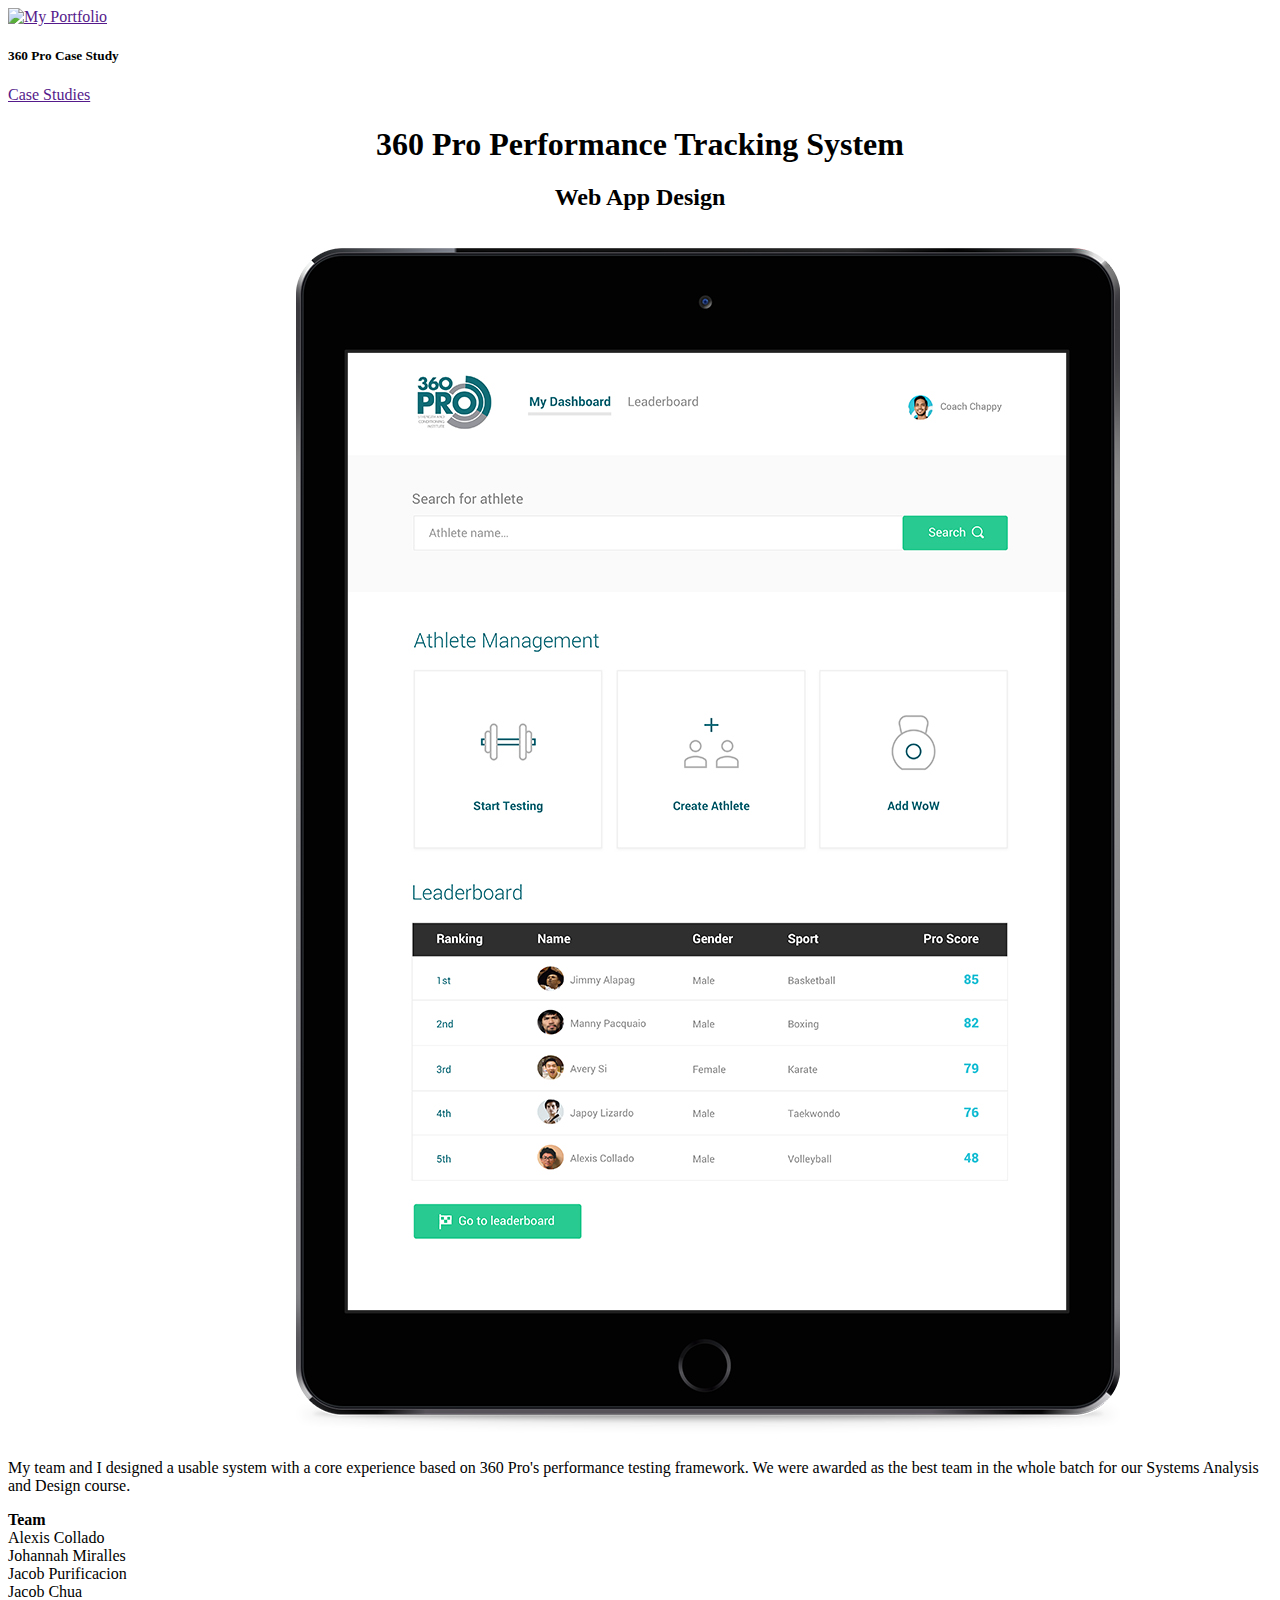
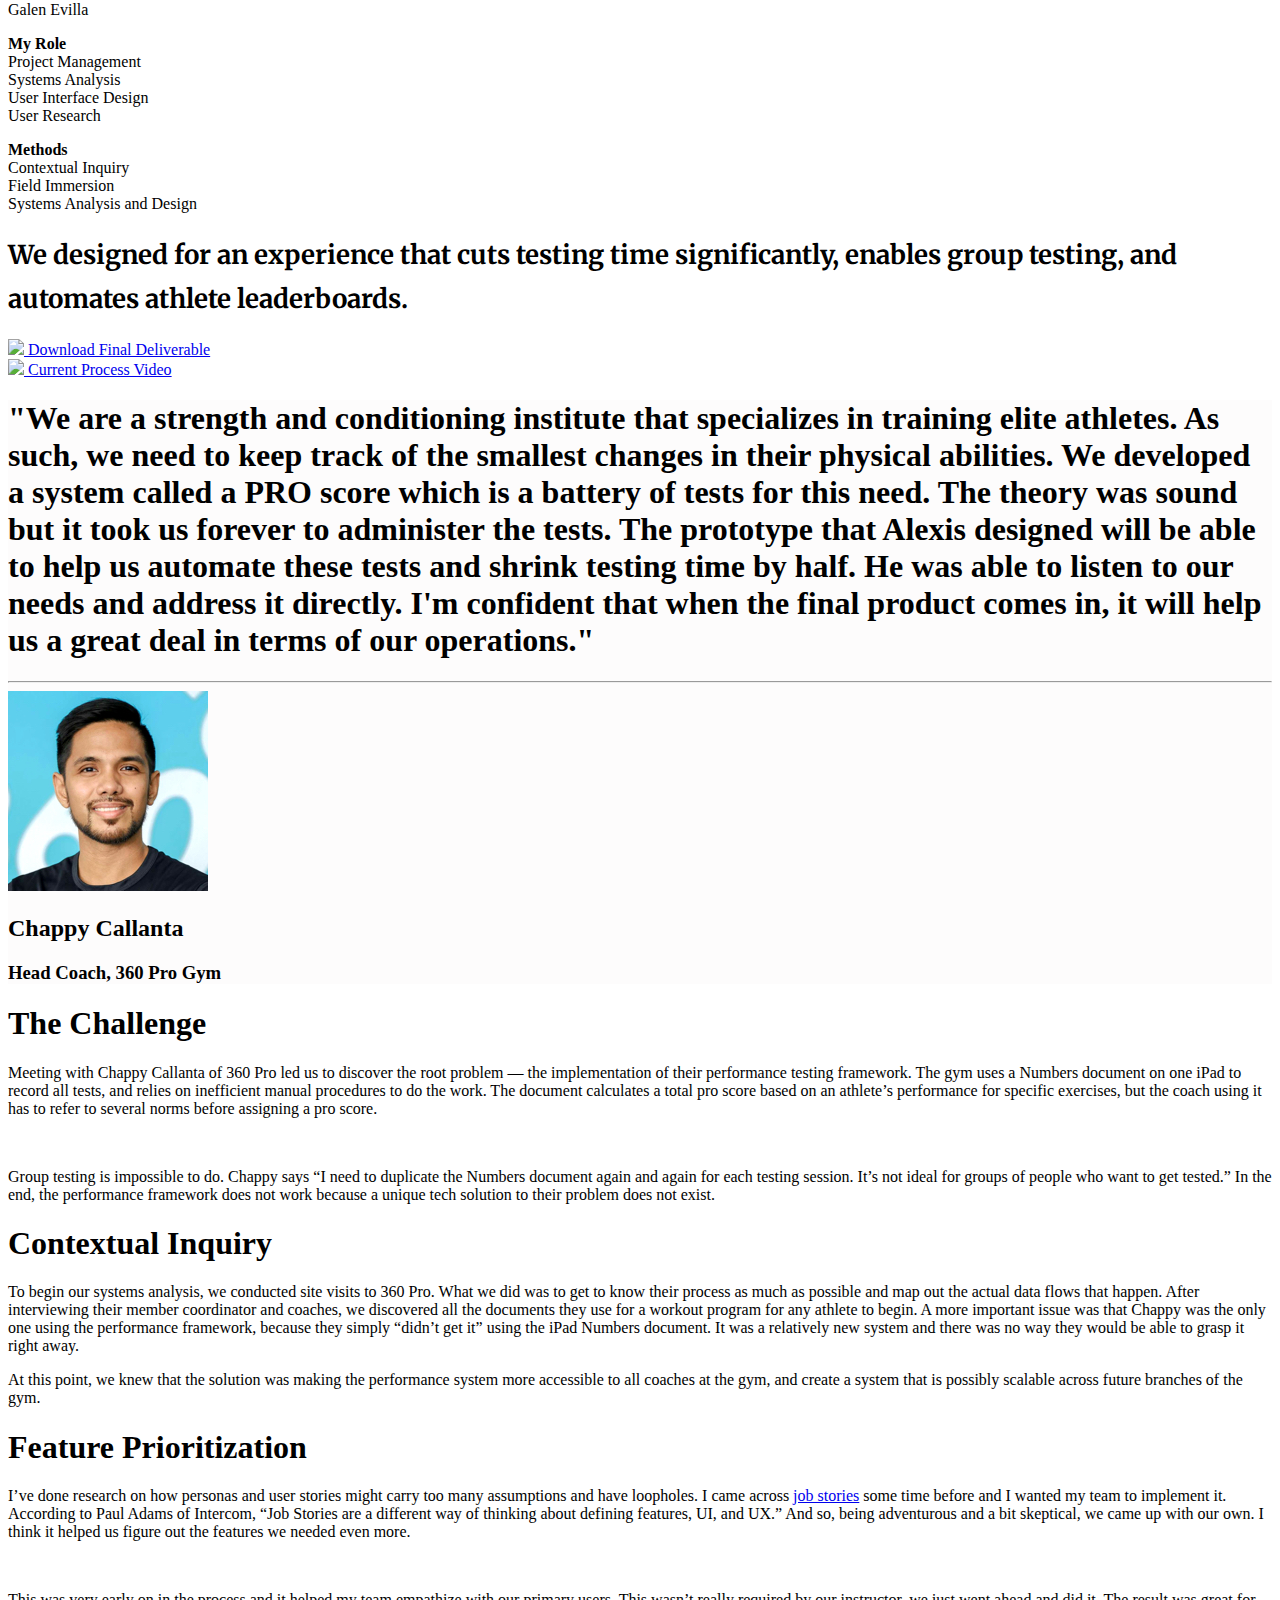
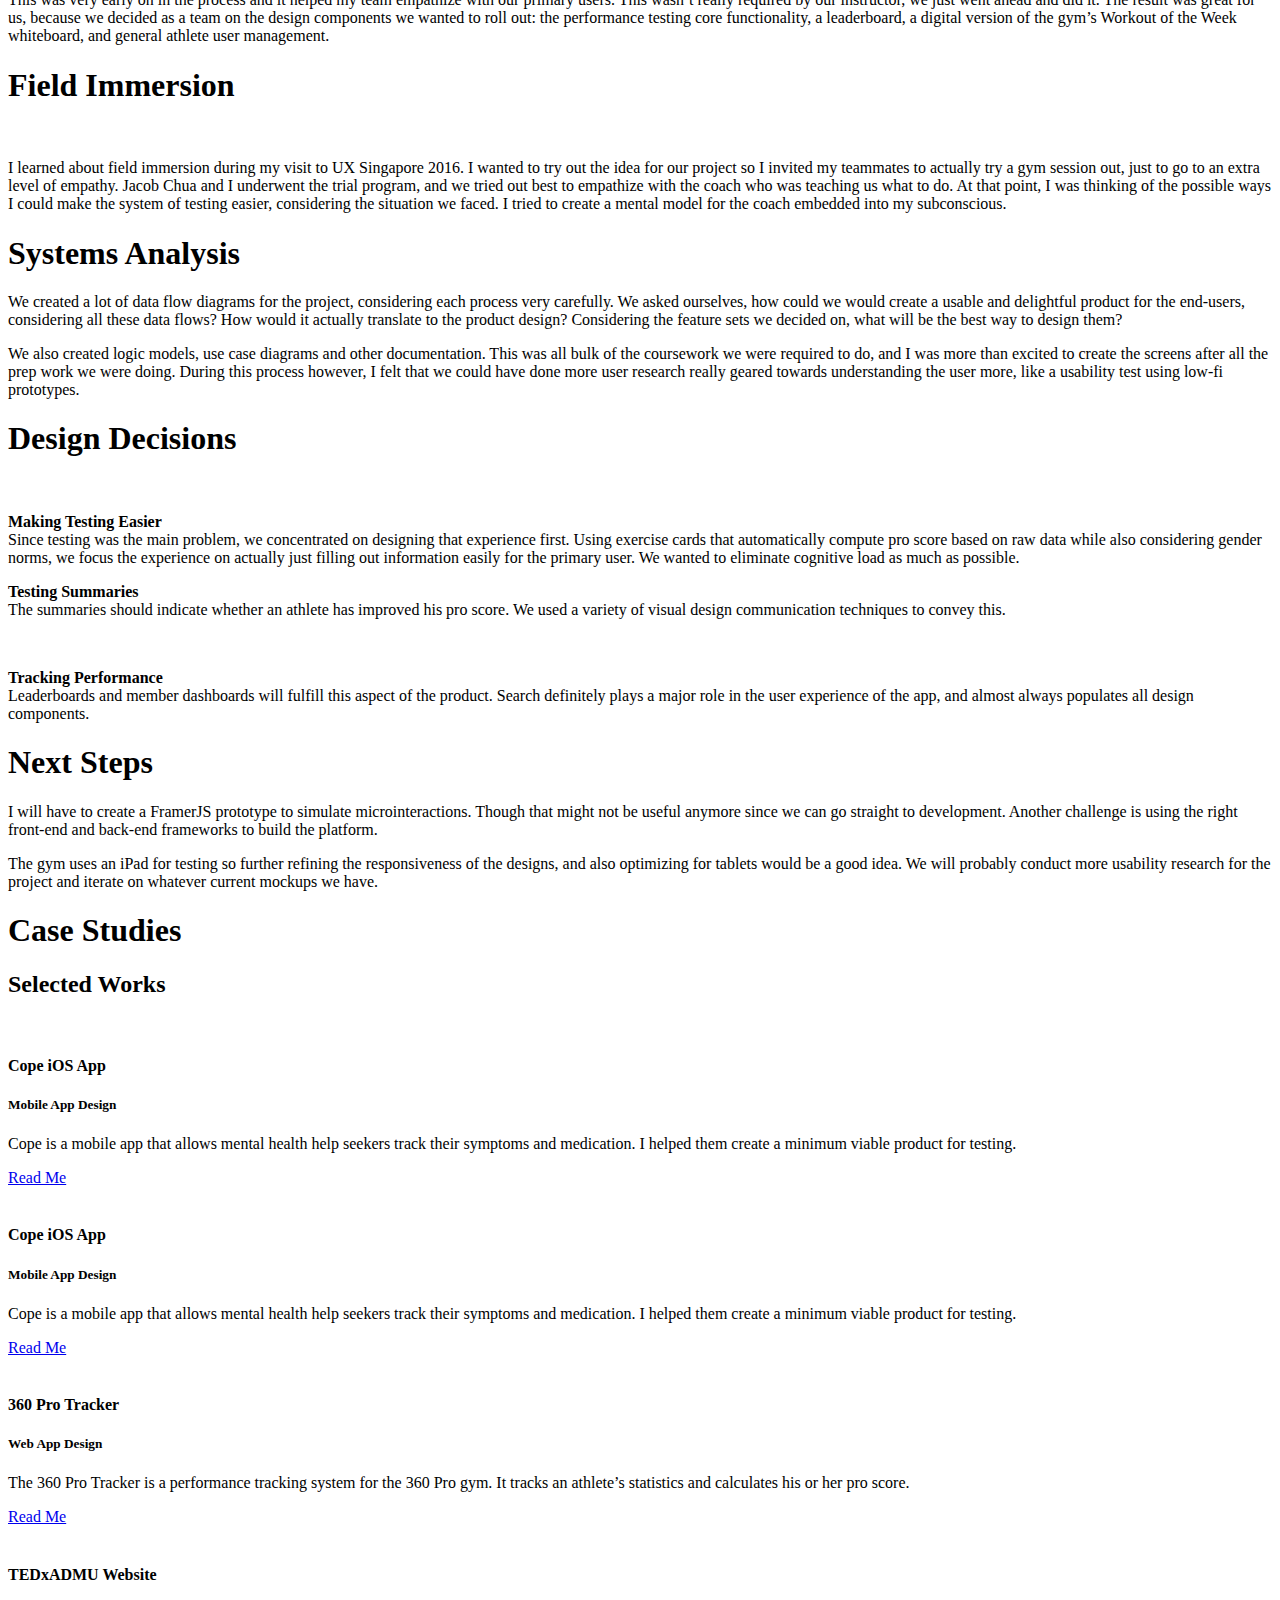
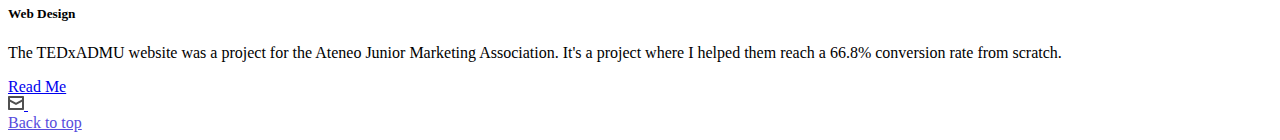
==== commit a6cae672: "added photo" ====
--- a/360pro/index.html
+++ b/360pro/index.html
@@ -226,7 +226,7 @@
         <footer>
     <div class="icons">
         
-        <a href="mailto:shiyue.li@yale.edu">
+        <a href="mailto:%28first_name%29[dot]%28last_name%29[at]yale.edu">
             <svg width="16px" height="14px" viewBox="0 0 16 14" version="1.1" xmlns="http://www.w3.org/2000/svg" xlink="http://www.w3.org/1999/xlink">
                 
                 <title>ui-16px-1_email-84</title>
@@ -245,61 +245,7 @@
         </a>
         
         
-        <a href="https://facebook.com/lex.collado" target="blank">
-            <svg width="16px" height="16px" viewBox="0 0 16 16" version="1.1" xmlns="http://www.w3.org/2000/svg" xlink="http://www.w3.org/1999/xlink">
-                
-                <title>social-16px_logo-facebook</title>
-                <desc>Created with Sketch.</desc>
-                <defs></defs>
-                <g id="Portfolio" stroke="none" stroke-width="1" fill="none" fill-rule="evenodd">
-                    <g transform="translate(-131.000000, -335.000000)" id="Group" fill="#505050">
-                        <g transform="translate(94.000000, 335.000000)">
-                            <g id="social-16px_logo-facebook" transform="translate(37.000000, 0.000000)">
-                                <path d="M15.3,0 L0.7,0 C0.3,0 0,0.3 0,0.7 L0,15.4 C0,15.7 0.3,16 0.7,16 L8,16 L8,11 L6,11 L6,8 L8,8 L8,6 C8,3.9 9.2,3 11,3 L13,3 L13,6 L12,6 C11.4,6 11,6.4 11,7 L11,8 L13.6,8 L13,11 L11,11 L11,16 L15.3,16 C15.7,16 16,15.7 16,15.3 L16,0.7 C16,0.3 15.7,0 15.3,0 Z" id="White_2_"></path>
-                            </g>
-                        </g>
-                    </g>
-                </g>
-            </svg>
-        </a>
-        
-        
-        <a href="https://twitter.com/lexiscollado" target="blank">
-            <svg width="16px" height="14px" viewBox="0 0 16 14" version="1.1" xmlns="http://www.w3.org/2000/svg" xlink="http://www.w3.org/1999/xlink">
-                
-                <title>social-16px_logo-twitter</title>
-                <desc>Created with Sketch.</desc>
-                <defs></defs>
-                <g id="Portfolio" stroke="none" stroke-width="1" fill="none" fill-rule="evenodd">
-                    <g transform="translate(-169.000000, -336.000000)" id="Group" fill="#505050">
-                        <g transform="translate(94.000000, 335.000000)">
-                            <g id="social-16px_logo-twitter" transform="translate(75.000000, 1.000000)">
-                                <path d="M16,2 C15.4,2.3 14.8,2.4 14.1,2.5 C14.8,2.1 15.3,1.5 15.5,0.7 C14.9,1.1 14.2,1.3 13.4,1.5 C12.8,0.9 11.9,0.5 11,0.5 C9.3,0.5 7.8,2 7.8,3.8 C7.8,4.1 7.8,4.3 7.9,4.5 C5.2,4.4 2.7,3.1 1.1,1.1 C0.8,1.6 0.7,2.1 0.7,2.8 C0.7,3.9 1.3,4.9 2.2,5.5 C1.7,5.5 1.2,5.3 0.7,5.1 L0.7,5.1 C0.7,6.7 1.8,8 3.3,8.3 C3,8.4 2.7,8.4 2.4,8.4 C2.2,8.4 2,8.4 1.8,8.3 C2.2,9.6 3.4,10.6 4.9,10.6 C3.8,11.5 2.4,12 0.8,12 L0,12 C1.5,12.9 3.2,13.5 5,13.5 C11,13.5 14.3,8.5 14.3,4.2 L14.3,3.8 C15,3.3 15.6,2.7 16,2 Z" id="Shape"></path>
-                            </g>
-                        </g>
-                    </g>
-                </g>
-            </svg>
-        </a>
-        
-        
-        <a href="https://dribbble.com/alexiscollado" target="blank">
-            <svg width="16px" height="16px" viewBox="0 0 16 16" version="1.1" xmlns="http://www.w3.org/2000/svg" xlink="http://www.w3.org/1999/xlink">
-                
-                <title>social-16px_logo-dribbble</title>
-                <desc>Created with Sketch.</desc>
-                <defs></defs>
-                <g id="Portfolio" stroke="none" stroke-width="1" fill="none" fill-rule="evenodd">
-                    <g transform="translate(-206.000000, -335.000000)" id="Group" fill="#505050">
-                        <g transform="translate(94.000000, 335.000000)">
-                            <g id="social-16px_logo-dribbble" transform="translate(112.000000, 0.000000)">
-                                <path d="M8,0 C3.6,0 0,3.6 0,8 C0,12.4 3.6,16 8,16 C12.4,16 16,12.4 16,8 C16,3.6 12.4,0 8,0 Z M10.2,7.4 C10.2,7.4 10,6.8 9.9,6.6 C11.6,5.8 12.7,4.9 13.1,4.4 C13.8,5.3 14.2,6.4 14.3,7.6 C13.5,7.4 11.7,7.1 10.2,7.4 Z M9.1,5.1 C8.3,3.7 7.4,2.5 7,1.8 C8.9,1.3 10.6,1.9 11.9,3.1 C11.5,3.6 10.7,4.4 9.1,5.1 Z M5.1,2.5 C5.5,3 6.3,4.2 7.1,5.7 C4.9,6.2 2.9,6.3 2,6.3 C2.4,4.7 3.6,3.3 5.1,2.5 Z M8,7.3 C8.1,7.5 8.2,7.7 8.3,7.8 C5.5,8.7 3.7,11 3.1,11.9 C2.3,10.8 1.8,9.5 1.8,8.2 C2.7,8.1 5.3,8 8,7.3 Z M9,9.5 C9.7,11.5 10.1,13.1 10.2,13.9 C8.1,14.6 5.7,14.2 4.4,13.1 C4.8,12.4 6.1,10.6 9,9.5 Z M11.9,12.9 C11.7,12.1 11.4,10.7 10.8,9 C11.9,8.8 13.5,9 14.1,9.2 C13.8,10.7 13,12 11.9,12.9 Z" id="Shape"></path>
-                            </g>
-                        </g>
-                    </g>
-                </g>
-            </svg>
-        </a>
+        
         
         
         
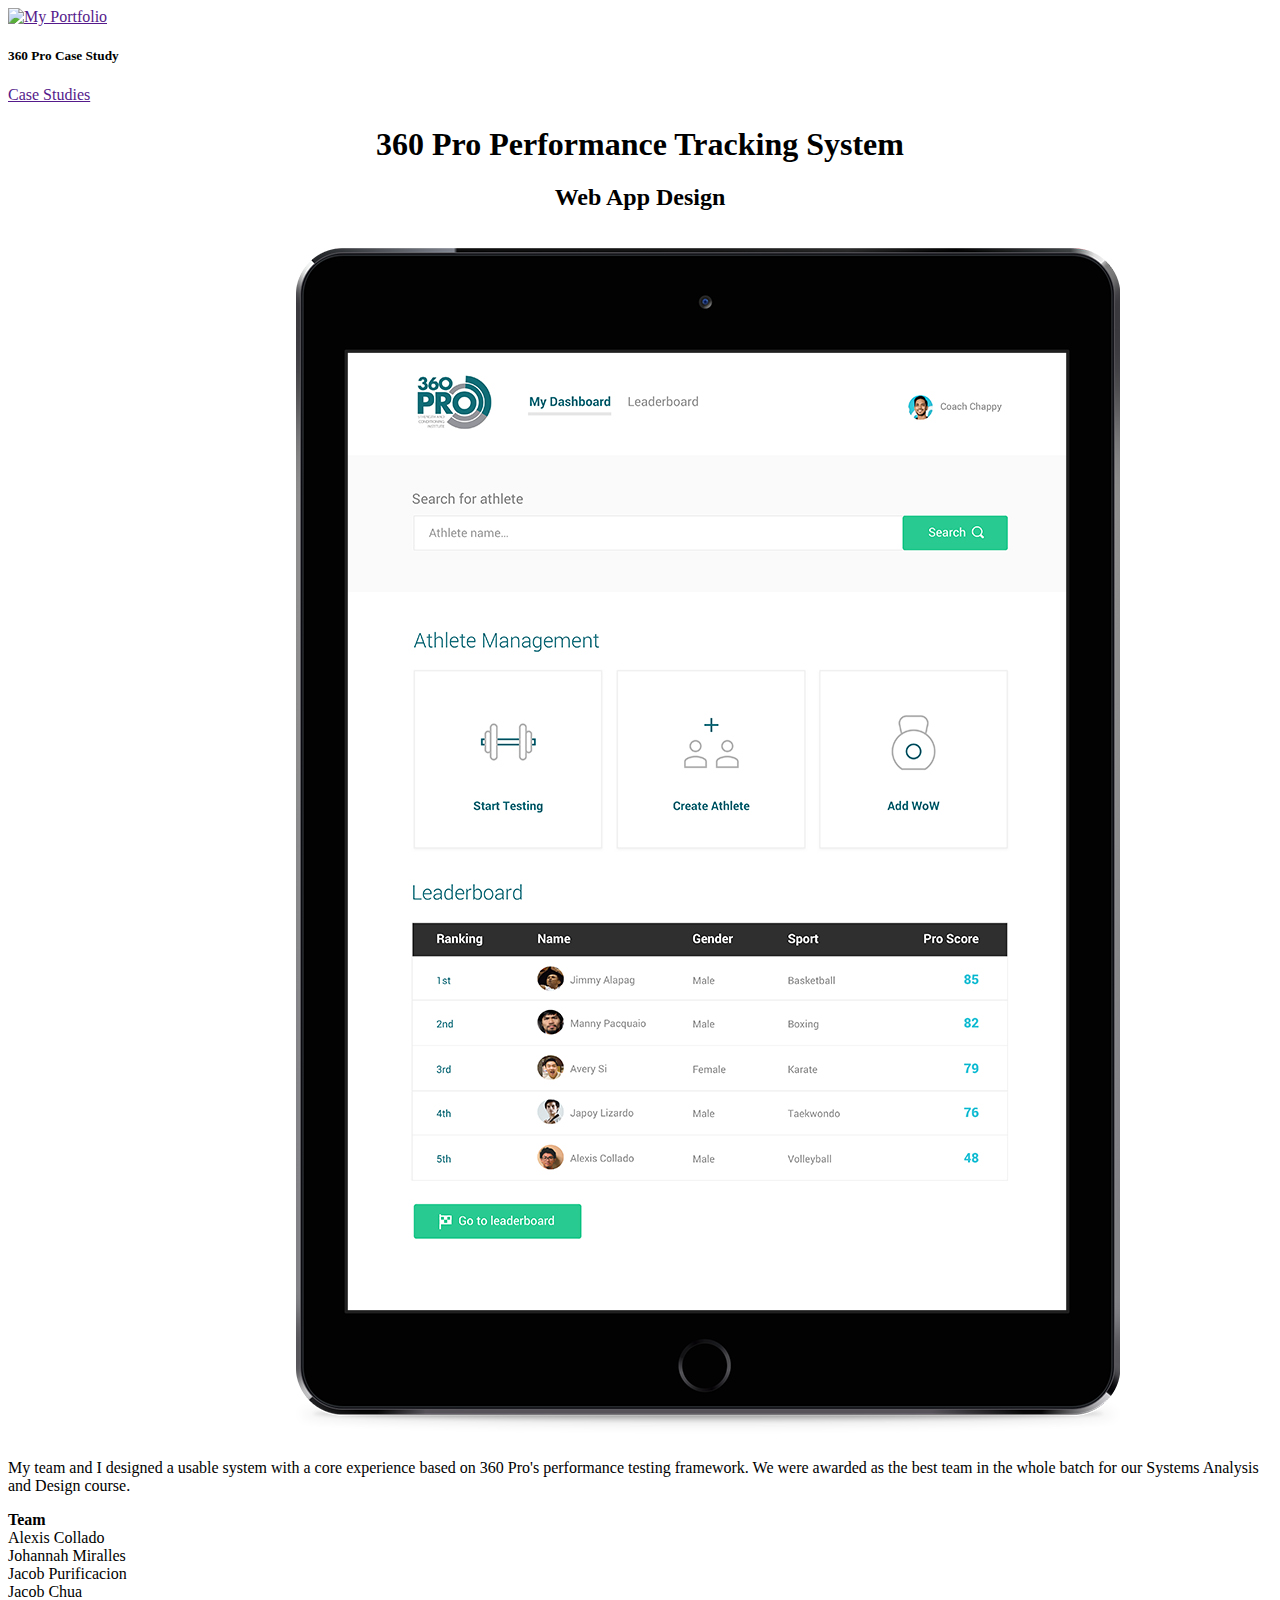
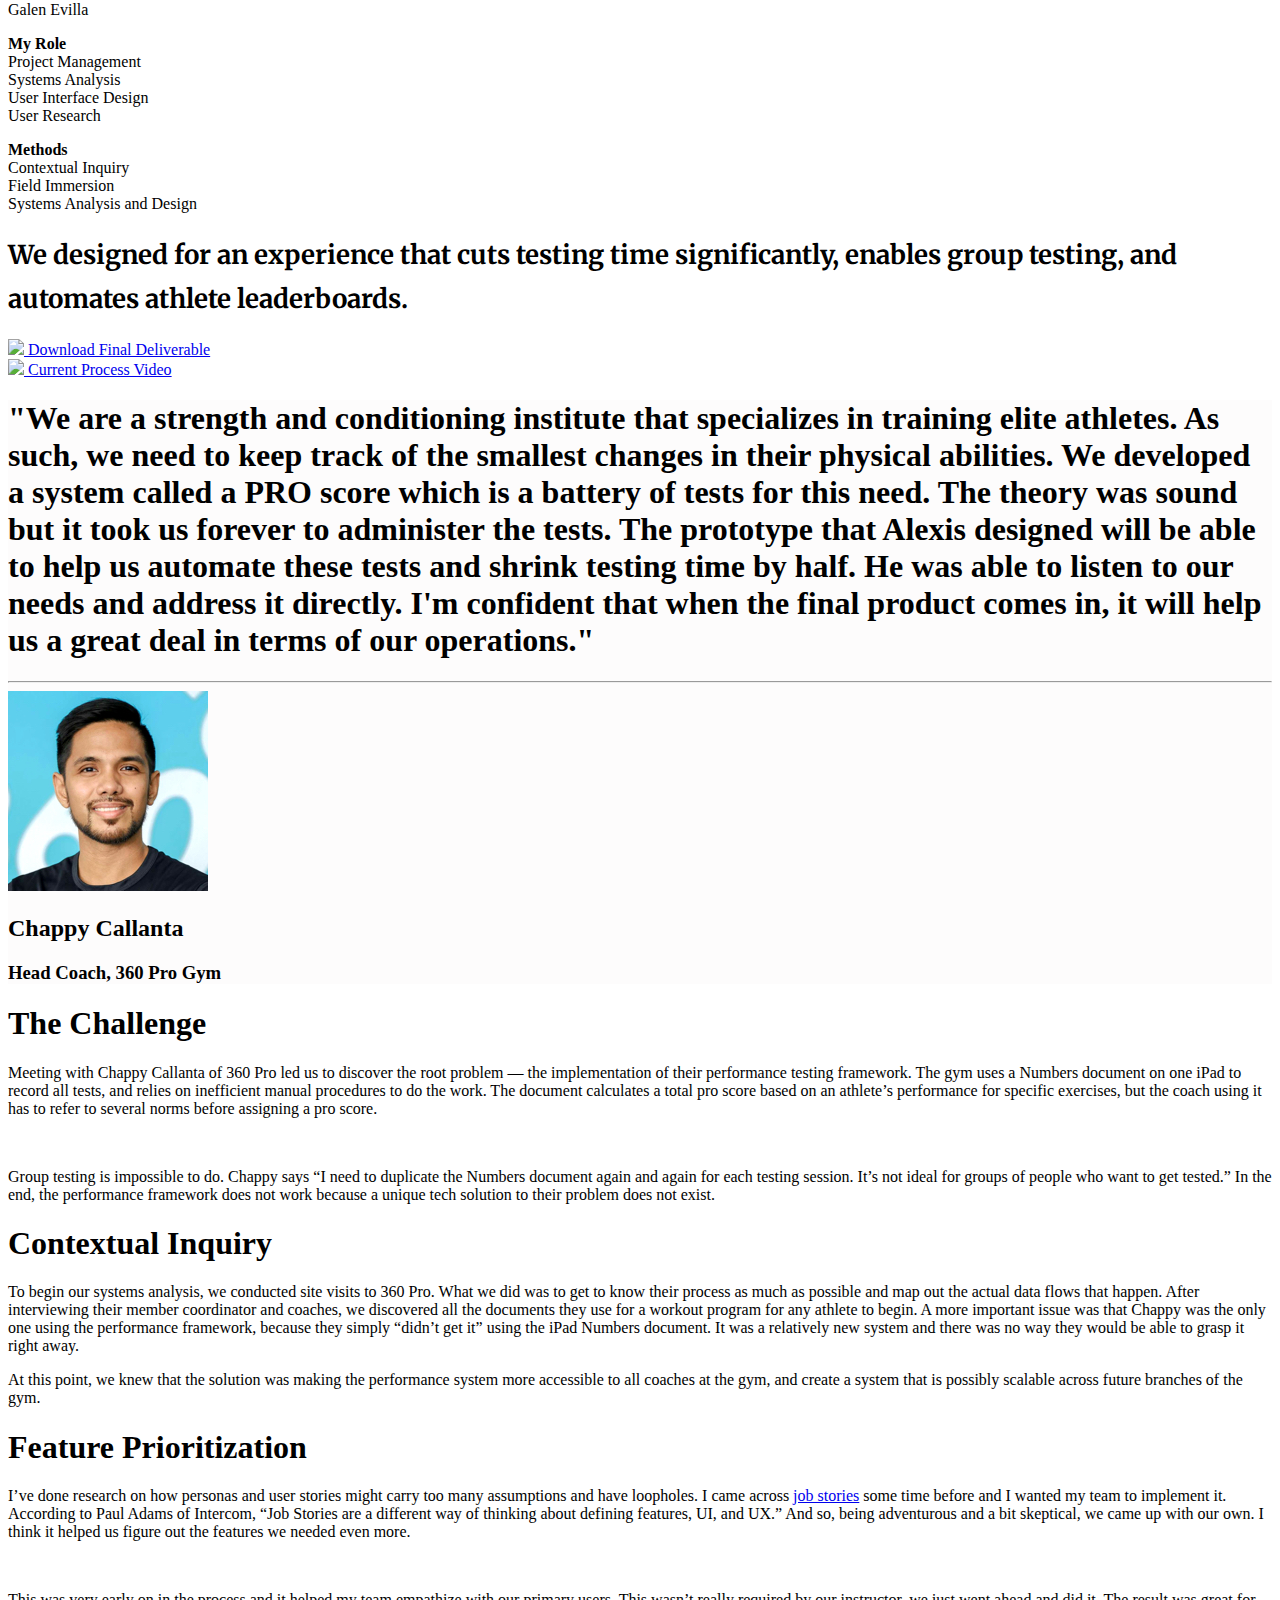
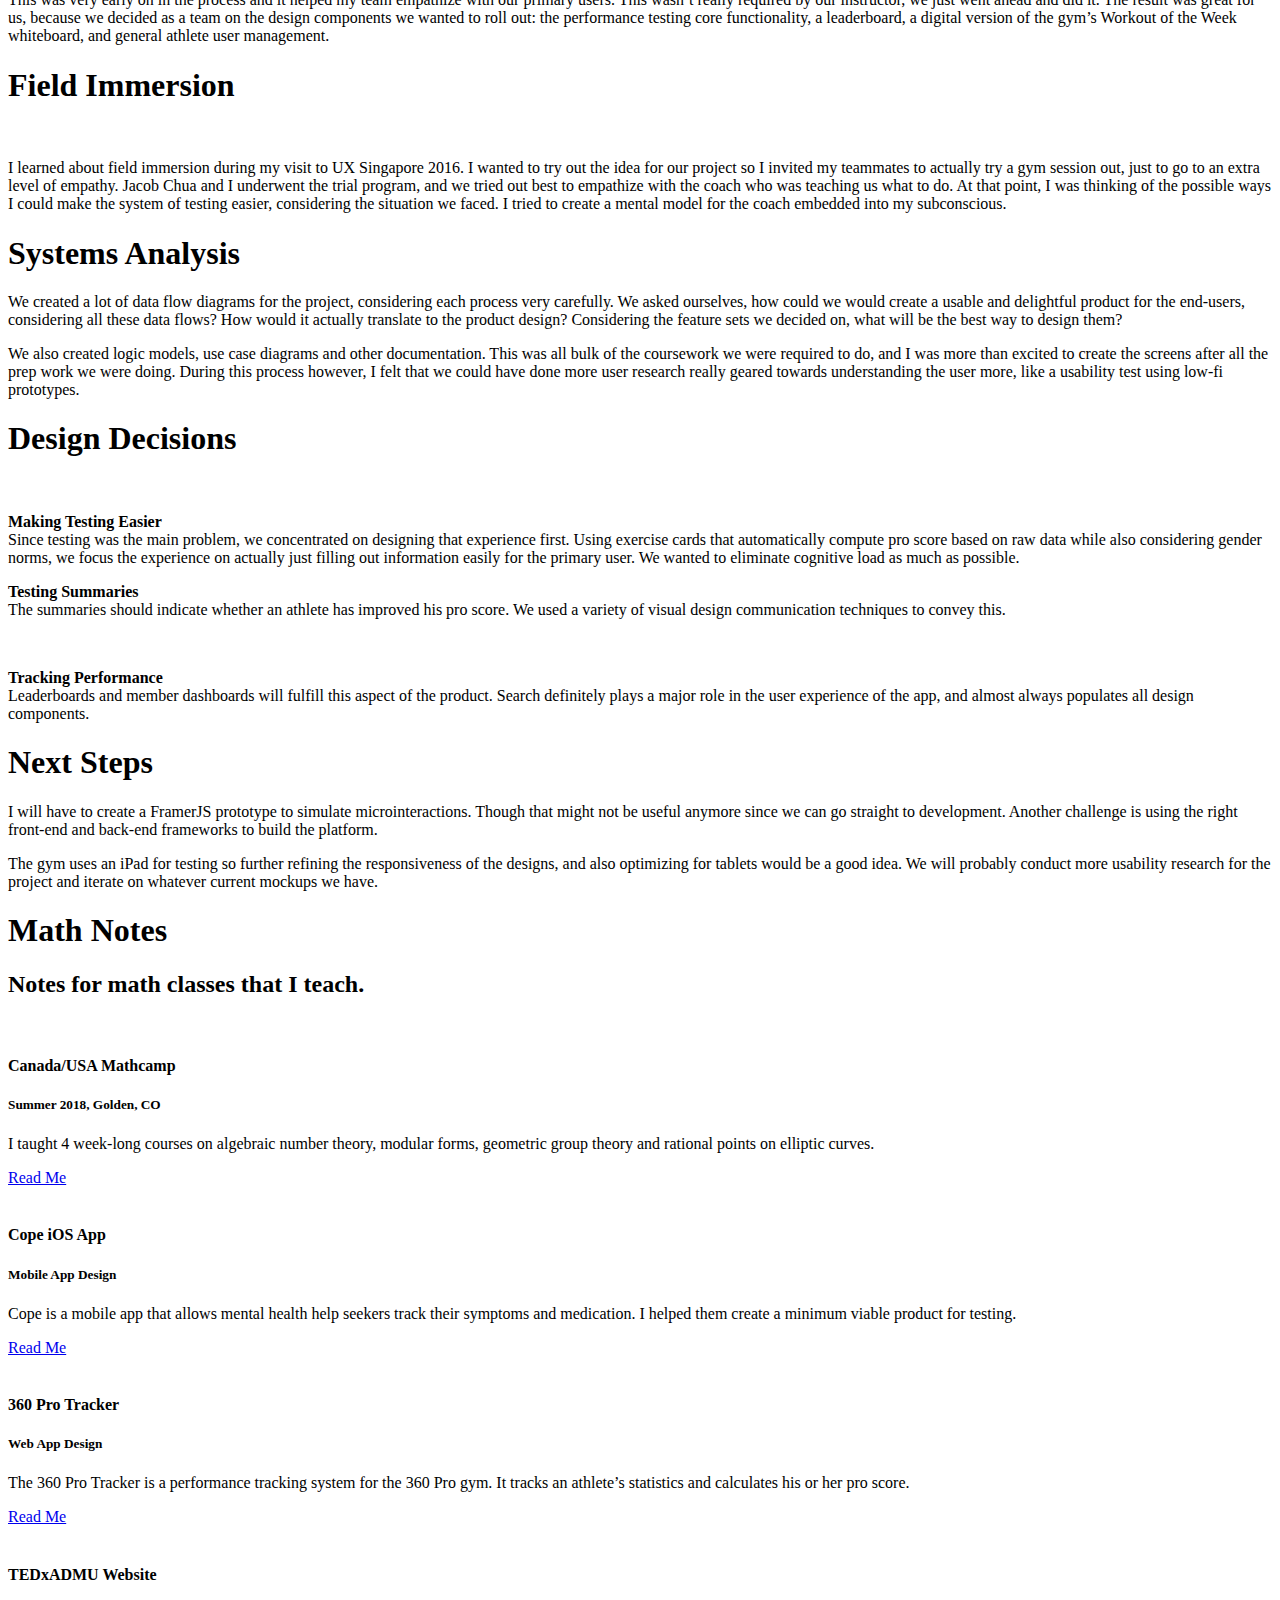
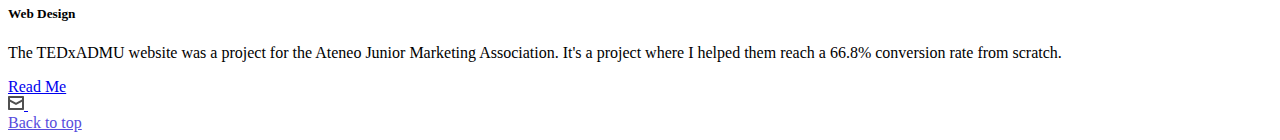
==== commit ea1631f6: "Change content and case studies" ====
--- a/360pro/index.html
+++ b/360pro/index.html
@@ -178,17 +178,17 @@
         <section data-scroll-index="2">
     <div class="case-studies">
         <div class="header">
-            <h1 class="title">Case Studies</h1>
-            <h2 class="subtitle">Selected Works</h2>
+            <h1 class="title">Math Notes</h1>
+            <h2 class="subtitle">Notes for math classes that I teach.</h2>
         </div>
         <div class="case-studies-wrapper">
             
             
             <div class="case-study-item">
                 <a href="/my-post/"><img src="img/cope.jpg" alt=""></a>
-                <h4>Cope iOS App</h4>
-                <h5>Mobile App Design</h5>
-                <p>Cope is a mobile app that allows mental health help seekers track their symptoms and medication. I helped them create a minimum viable product for testing.</p>
+                <h4>Canada/USA Mathcamp</h4>
+                <h5>Summer 2018, Golden, CO</h5>
+                <p>I taught 4 week-long courses on algebraic number theory, modular forms, geometric group theory and rational points on elliptic curves.</p>
                 <a href="/my-post/" class="read-more">Read Me</a>
             </div>
             
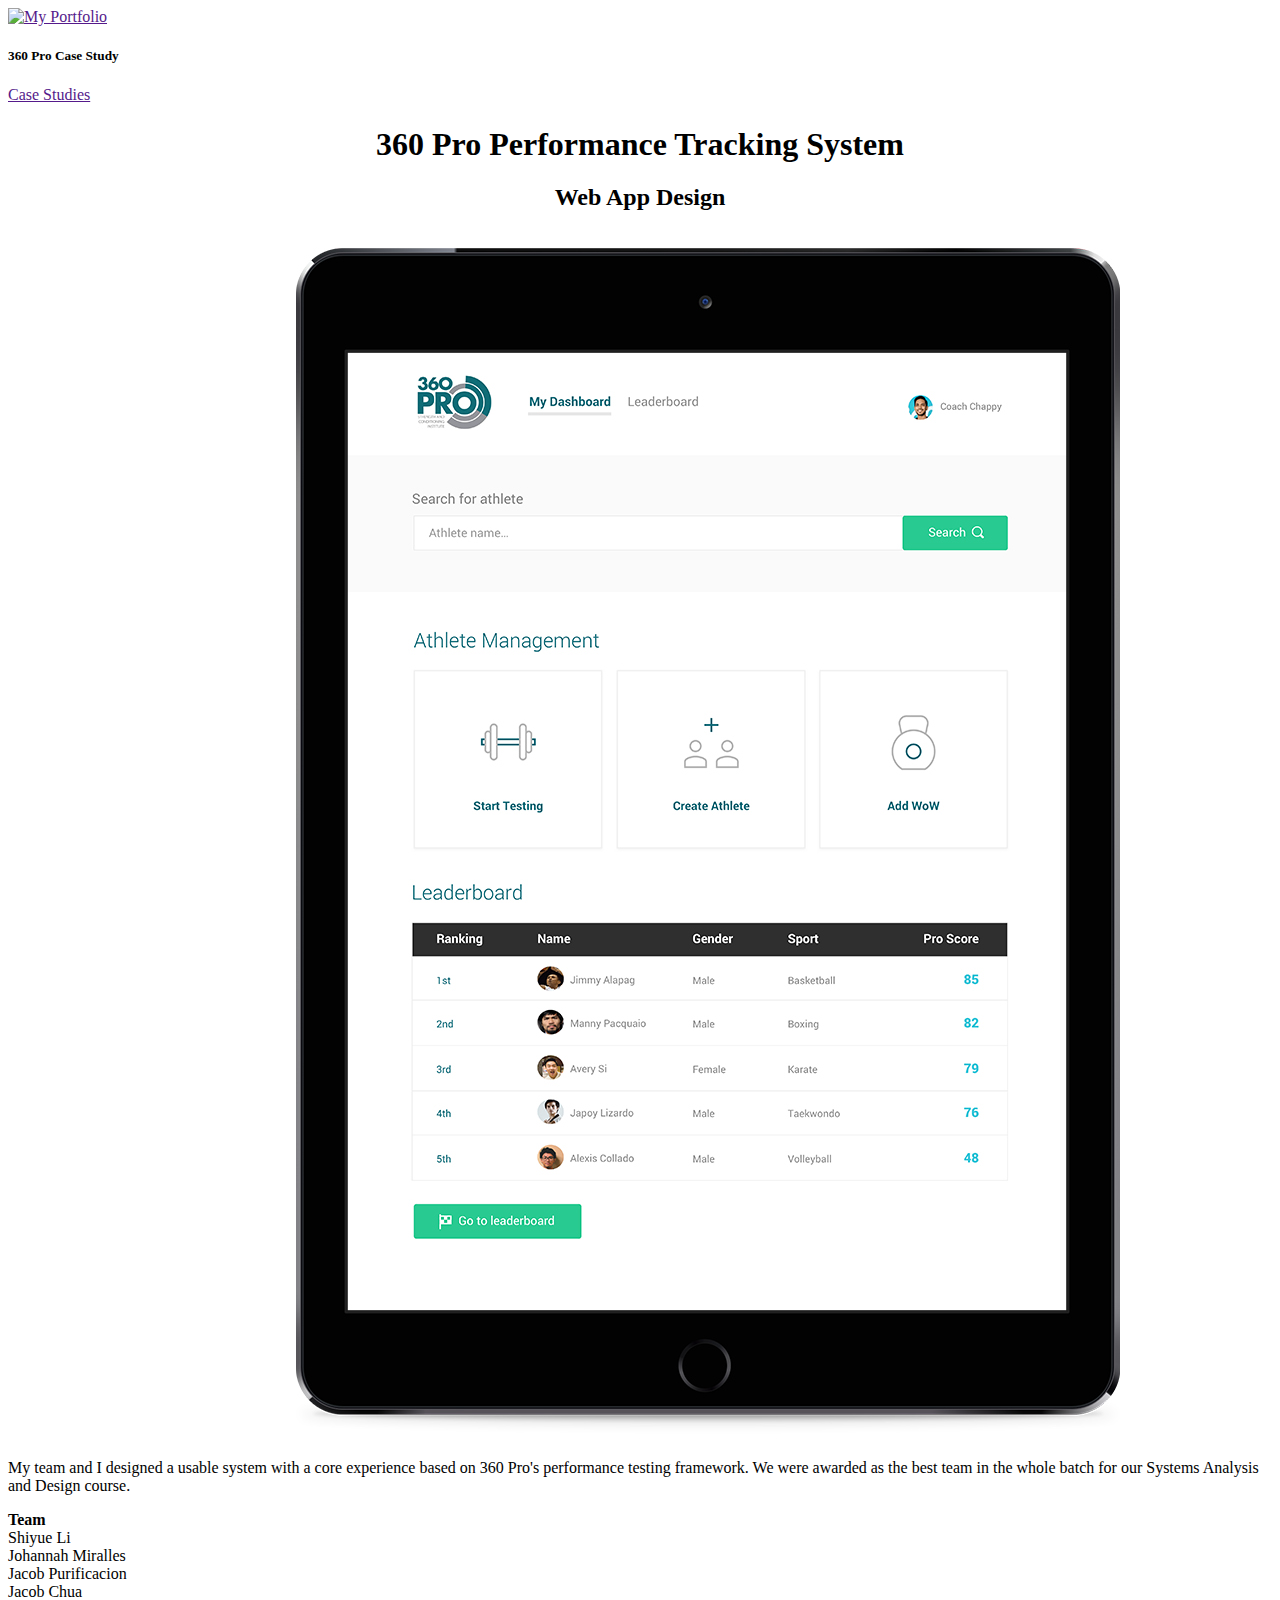
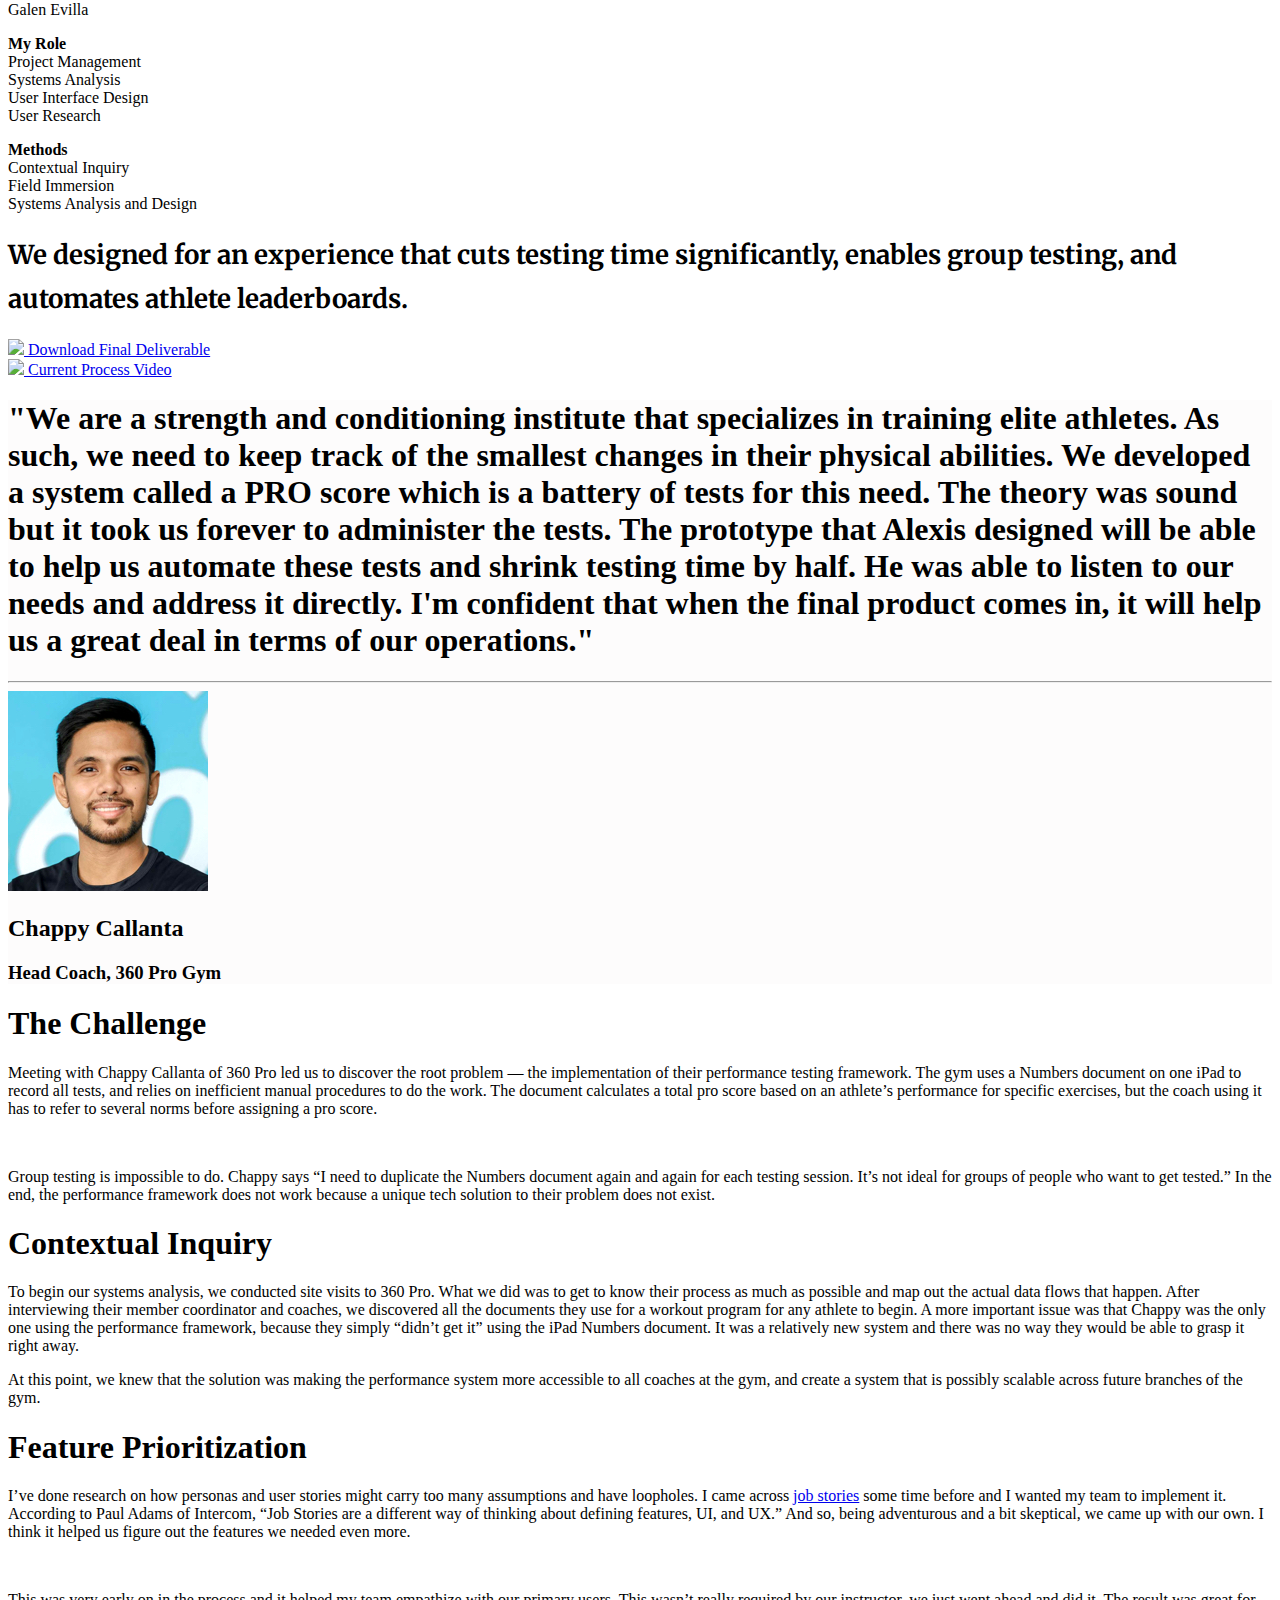
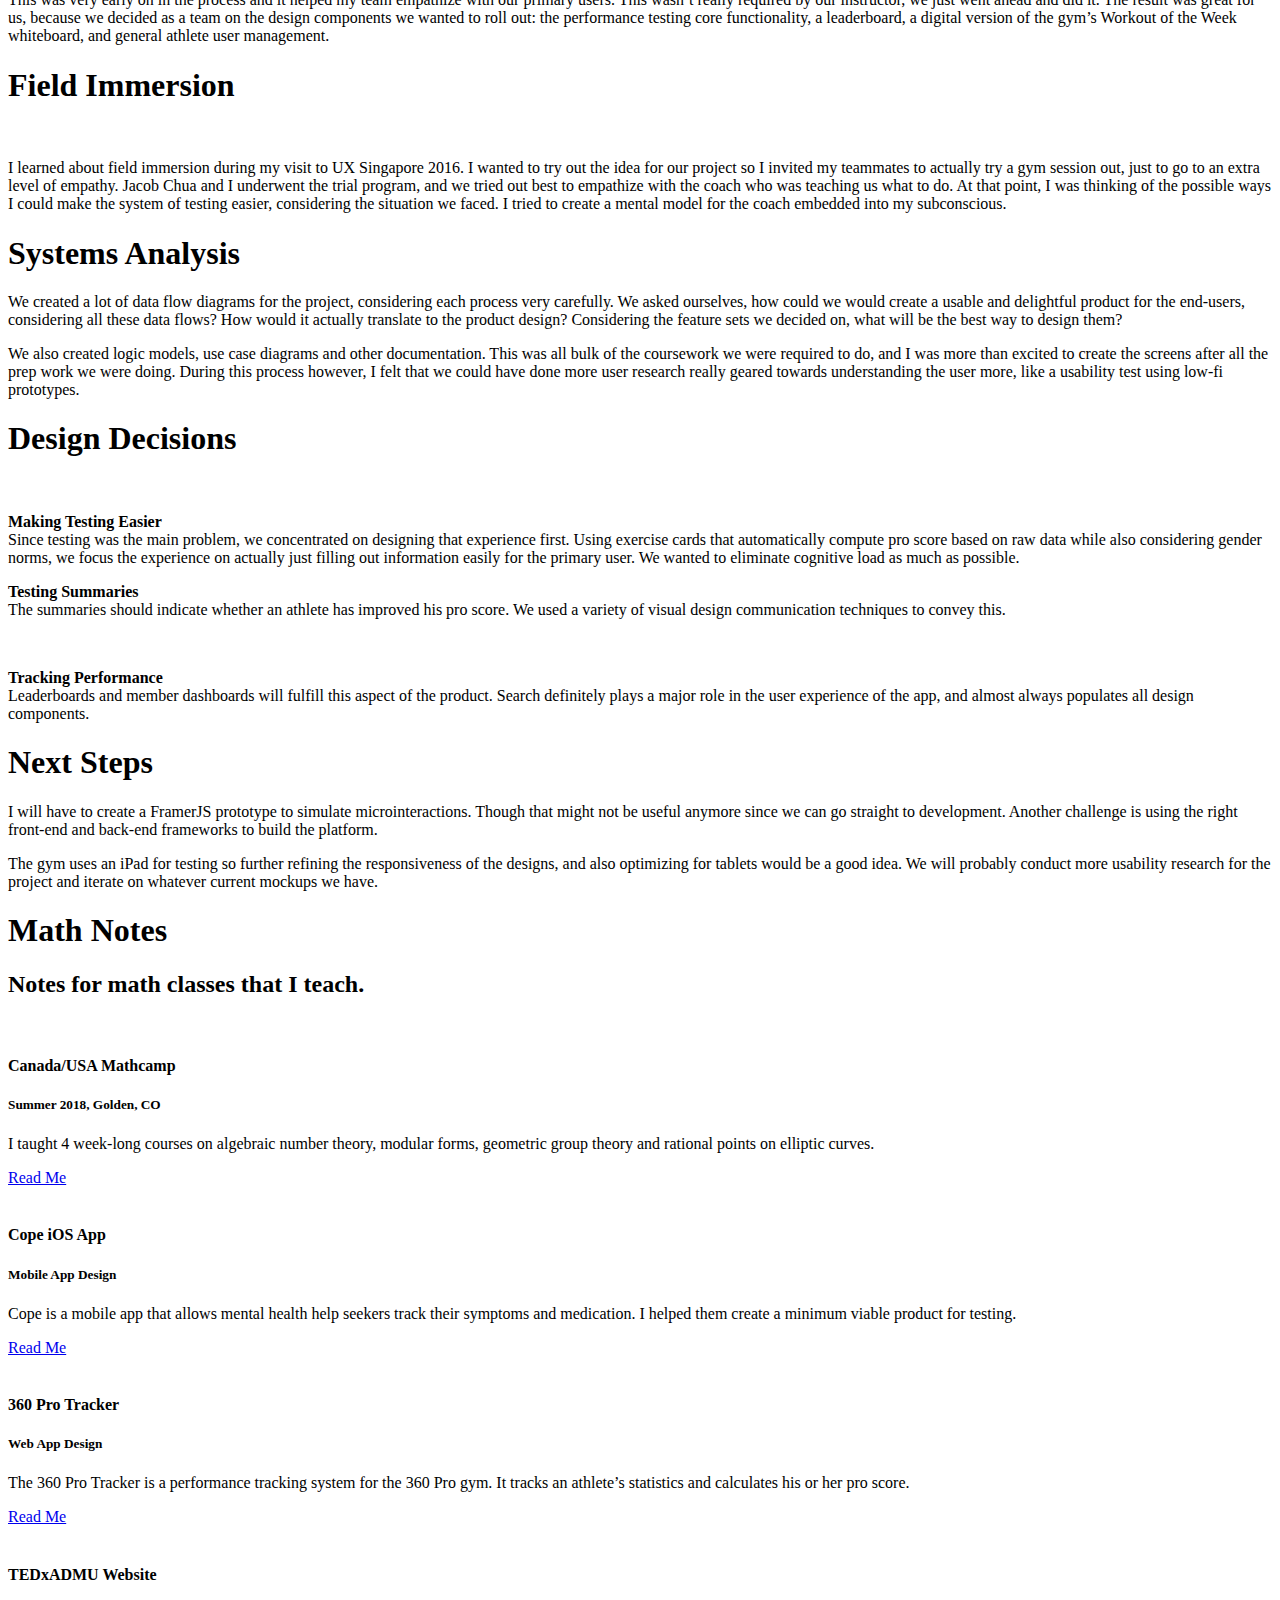
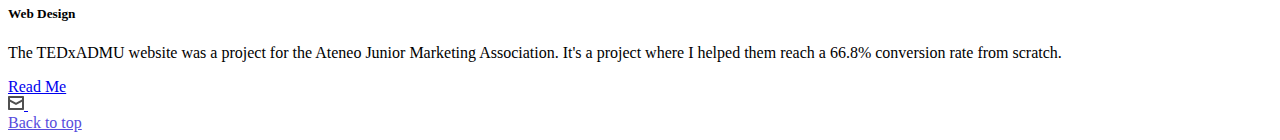
==== commit b064d619: "Change names" ====
--- a/360pro/index.html
+++ b/360pro/index.html
@@ -3,7 +3,7 @@
     <head>
         <meta charset="UTF-8">
 <meta http-equiv="X-UA-Compatible" content="ie=edge">
-<title>360 Pro | Alexis Collado</title>
+<title>360 Pro | Shiyue Li</title>
 <meta name="viewport" content="width=device-width, initial-scale=1.0">
 <meta name="theme-color" content="#574CDD">
 <meta name="description" content="We designed for an experience that cuts testing time significantly, enables group testing, and automates athlete leaderboards.">
@@ -39,7 +39,7 @@
             <div class="case-details-item">
                 <p><strong>Team</strong>
                     
-                    <br>Alexis Collado
+                    <br>Shiyue Li
                     
                     <br>Johannah Miralles
                     
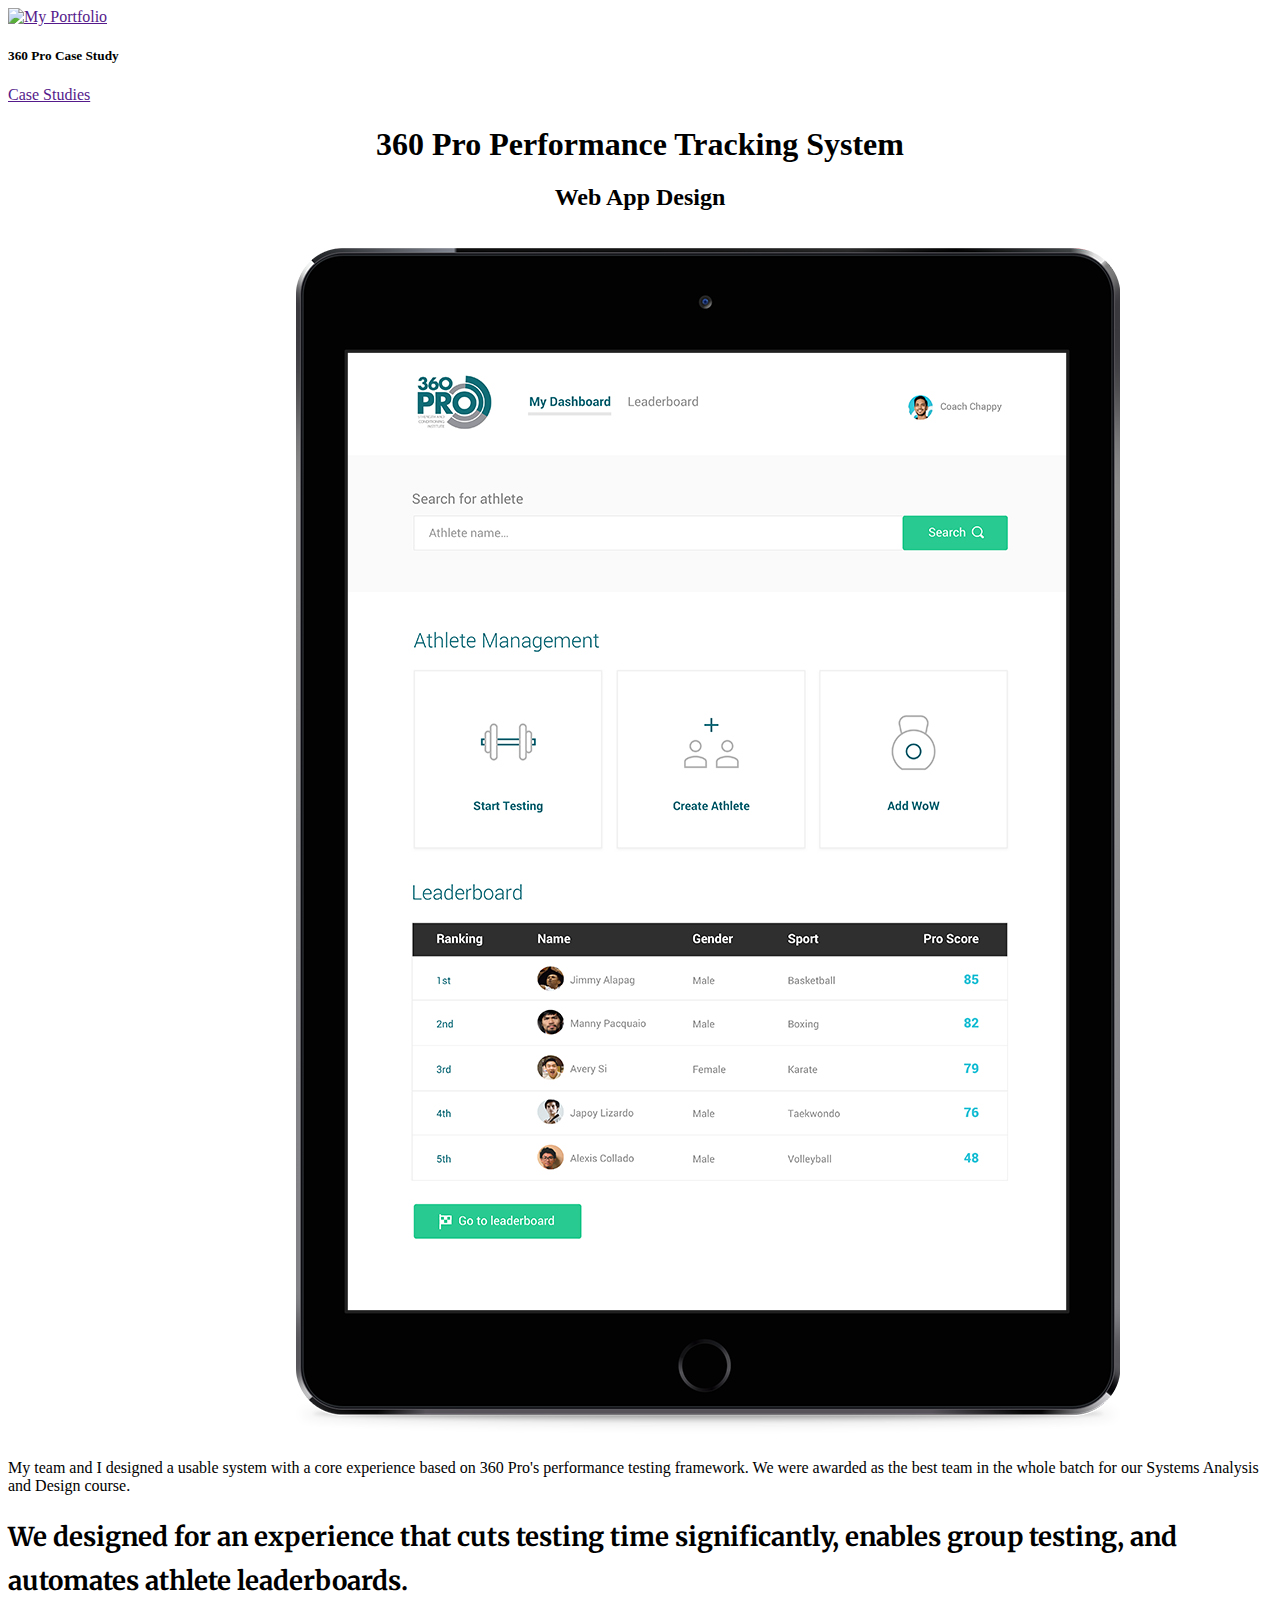
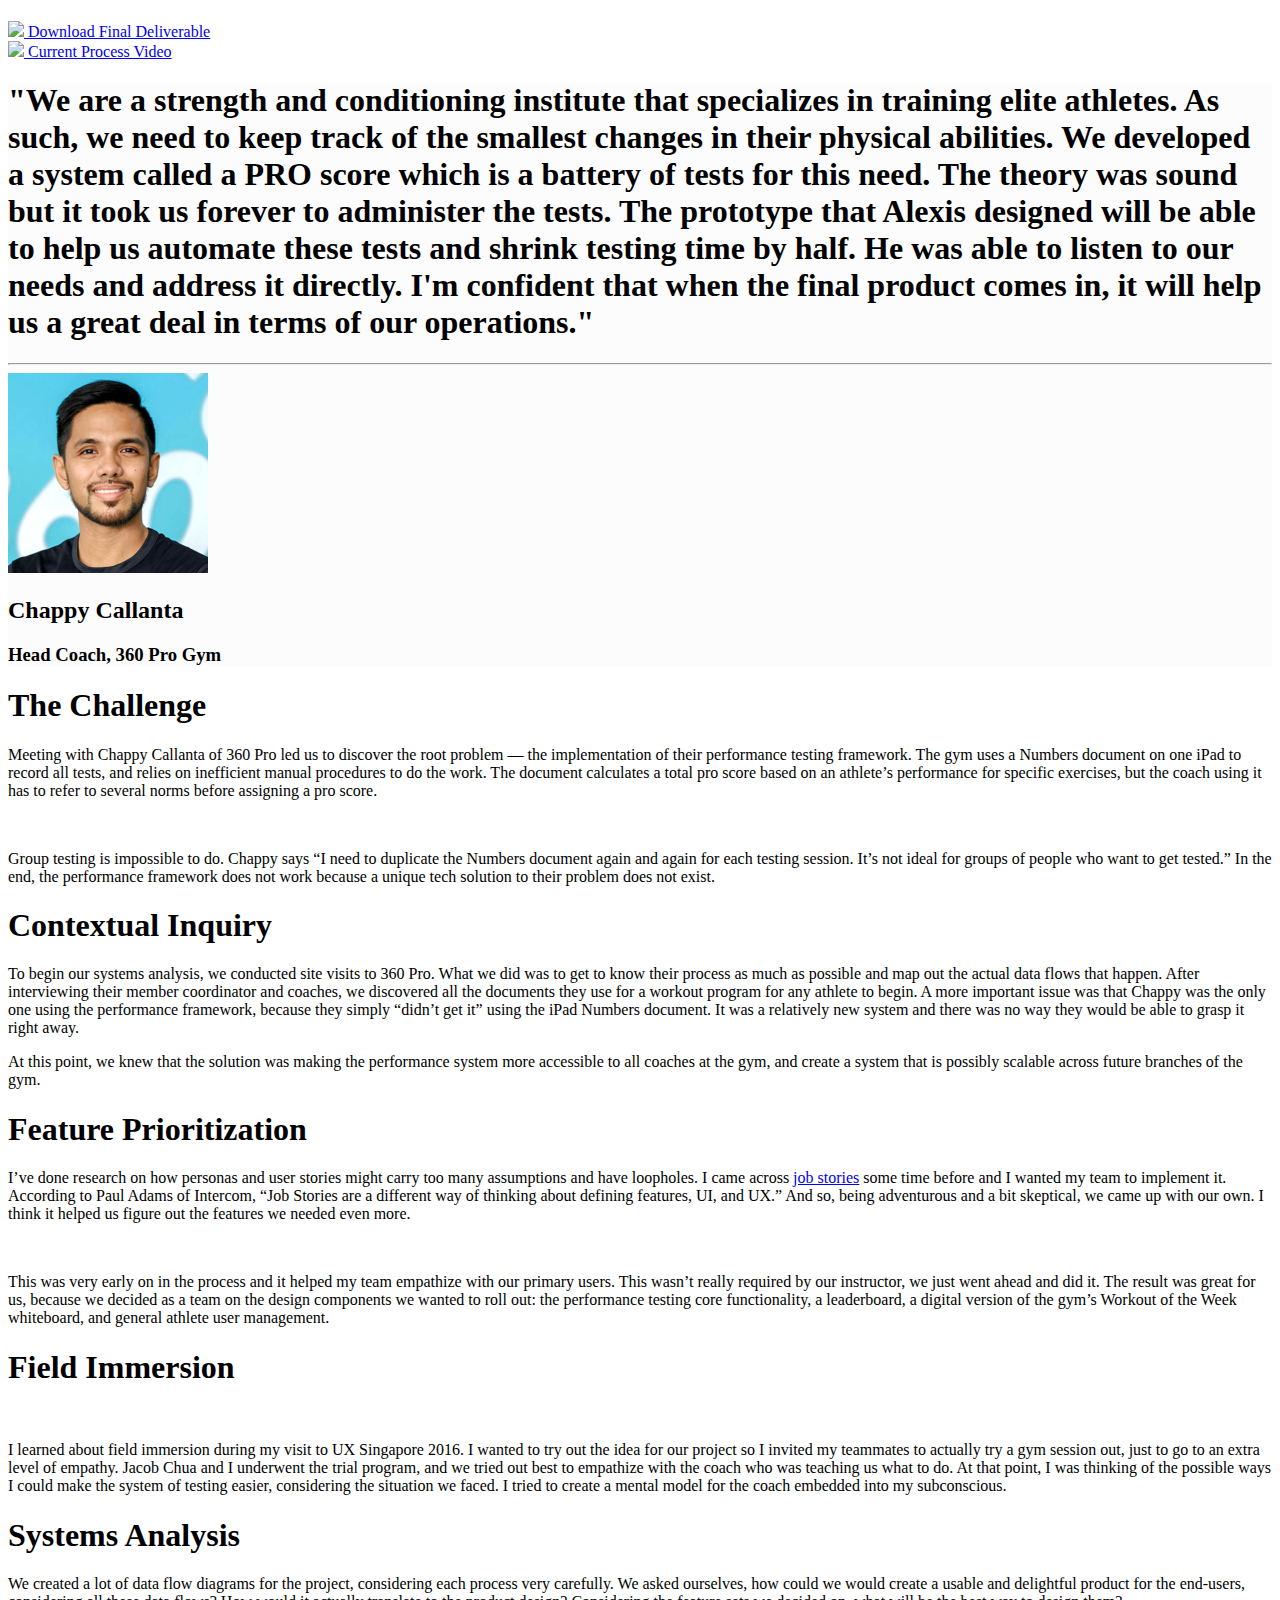
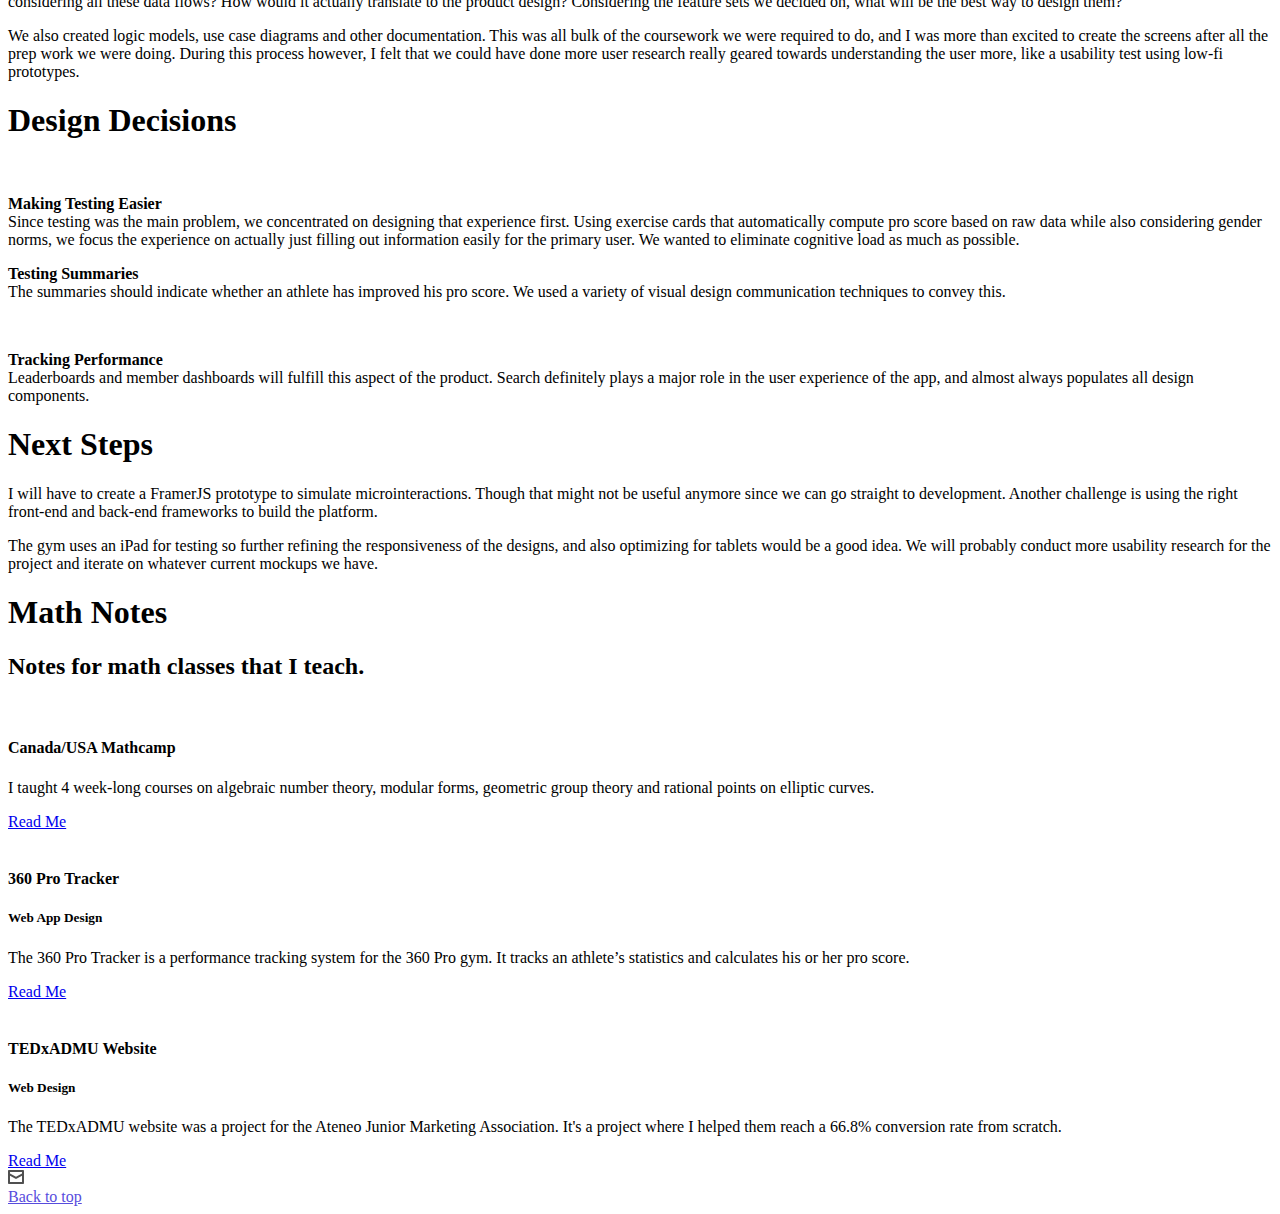
==== commit 169a3ea7: "Deleted useless things and remade webpage" ====
--- a/360pro/index.html
+++ b/360pro/index.html
@@ -36,45 +36,9 @@
         <img src="img/featured-360.jpg" alt="">
         <p class="summary">My team and I designed a usable system with a core experience based on 360 Pro&#39;s performance testing framework. We were awarded as the best team in the whole batch for our Systems Analysis and Design course.</p>
         <div class="case-details">
-            <div class="case-details-item">
-                <p><strong>Team</strong>
-                    
-                    <br>Shiyue Li
-                    
-                    <br>Johannah Miralles
-                    
-                    <br>Jacob Purificacion
-                    
-                    <br>Jacob Chua
-                    
-                    <br>Galen Evilla
-                    
-                </p>
-            </div>
-            <div class="case-details-item">
-                <p><strong>My Role</strong>
-                    
-                    <br>Project Management
-                    
-                    <br>Systems Analysis
-                    
-                    <br>User Interface Design
-                    
-                    <br>User Research
-                    
-                </p>
-            </div>
-            <div class="case-details-item">
-                <p><strong>Methods</strong>
-                    
-                    <br>Contextual Inquiry
-                    
-                    <br>Field Immersion
-                    
-                    <br>Systems Analysis and Design
-                    
-                </p>
-            </div>
+            
+            
+            
         </div>
         <h1 style="color: black; font-family: merriweather; font-size: 26px; line-height: 1.7em; margin-top: 20px;">We designed for an experience that cuts testing time significantly, enables group testing, and automates athlete leaderboards.</h1>
         <div class="case-links">
@@ -101,6 +65,7 @@
         </div>
     </div>
 </section>
+
         <section class="testimonial" style="background:#fdfcfc;">
     <div class="results-content">
         <h1>"We are a strength and conditioning institute that specializes in training elite athletes. As such, we need to keep track of the smallest changes in their physical abilities. We developed a system called a PRO score which is a battery of tests for this need. The theory was sound but it took us forever to administer the tests. The prototype that Alexis designed will be able to help us automate these tests and shrink testing time by half. He was able to listen to our needs and address it directly. I&#39;m confident that when the final product comes in, it will help us a great deal in terms of our operations."</h1>
@@ -185,19 +150,11 @@
             
             
             <div class="case-study-item">
-                <a href="/my-post/"><img src="img/cope.jpg" alt=""></a>
+                <a href="/mathcamp/"><img src="img/mathcamp.jpg" alt=""></a>
                 <h4>Canada/USA Mathcamp</h4>
-                <h5>Summer 2018, Golden, CO</h5>
+                <h5></h5>
                 <p>I taught 4 week-long courses on algebraic number theory, modular forms, geometric group theory and rational points on elliptic curves.</p>
-                <a href="/my-post/" class="read-more">Read Me</a>
-            </div>
-            
-            <div class="case-study-item">
-                <a href="/cope/"><img src="img/cope.jpg" alt=""></a>
-                <h4>Cope iOS App</h4>
-                <h5>Mobile App Design</h5>
-                <p>Cope is a mobile app that allows mental health help seekers track their symptoms and medication. I helped them create a minimum viable product for testing.</p>
-                <a href="/cope/" class="read-more">Read Me</a>
+                <a href="/mathcamp/" class="read-more">Read Me</a>
             </div>
             
             <div class="case-study-item">
@@ -249,10 +206,6 @@
         
         
         
-        <a href="https://medium.com/@ahvccollado" target="blank">
-            <img src="img/medium.png" style="width: 16px;" alt="">
-        </a>
-        
     </div>
 
     <a href="#" style="color: #574cdd; text-decoration: underline;" data-scroll-goto="0">Back to top</a>
